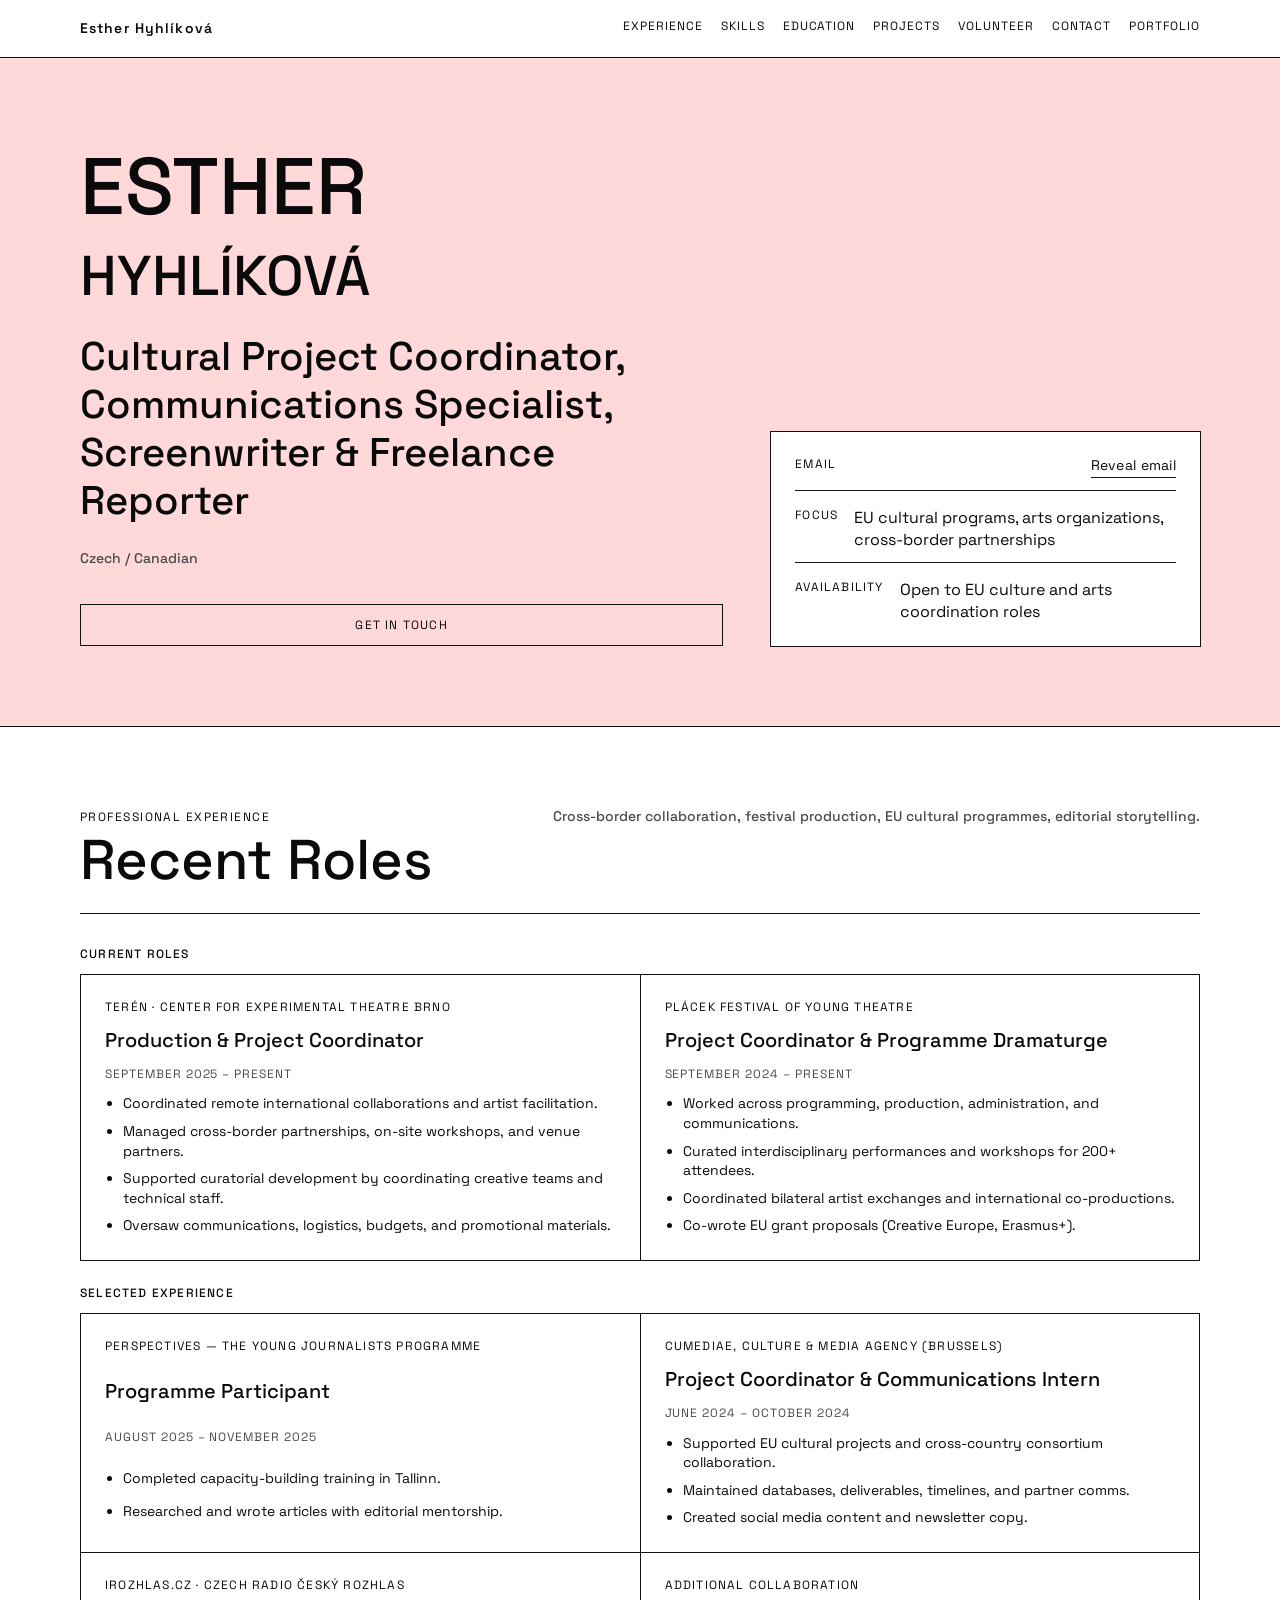
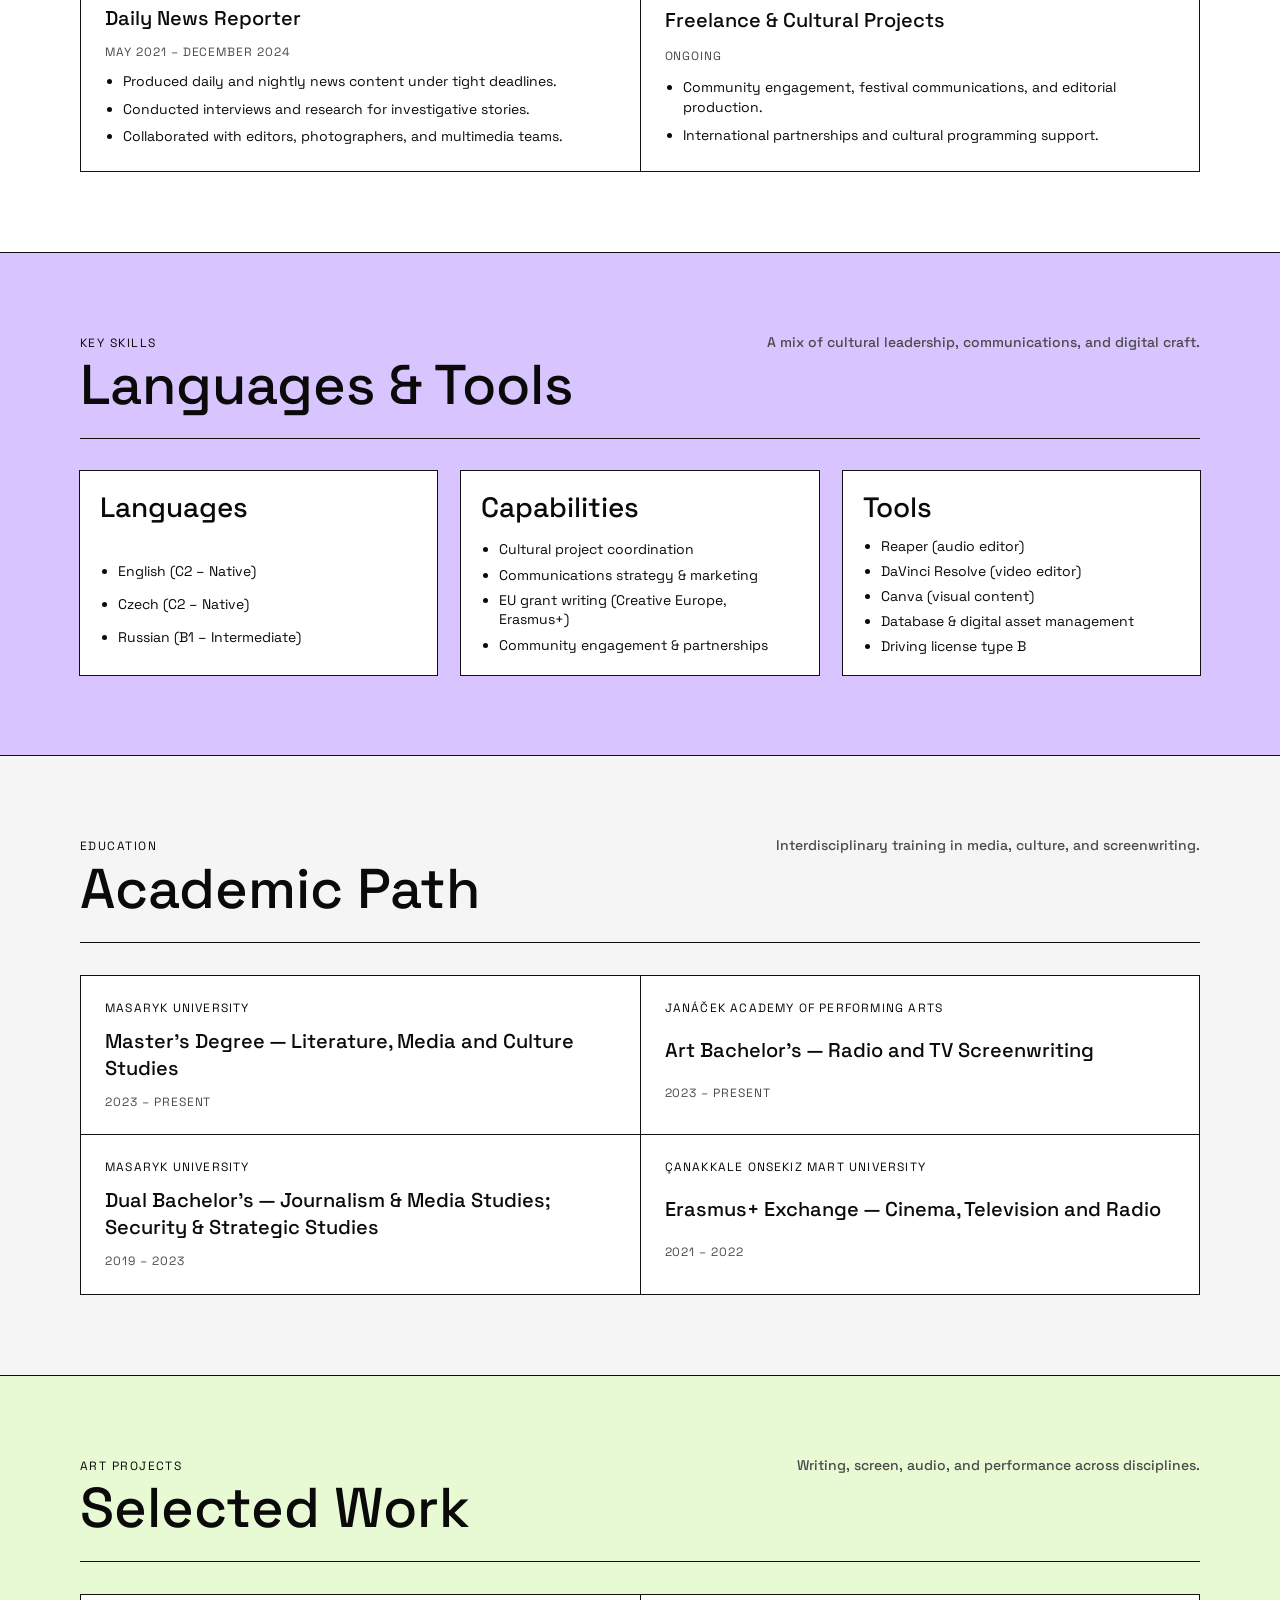
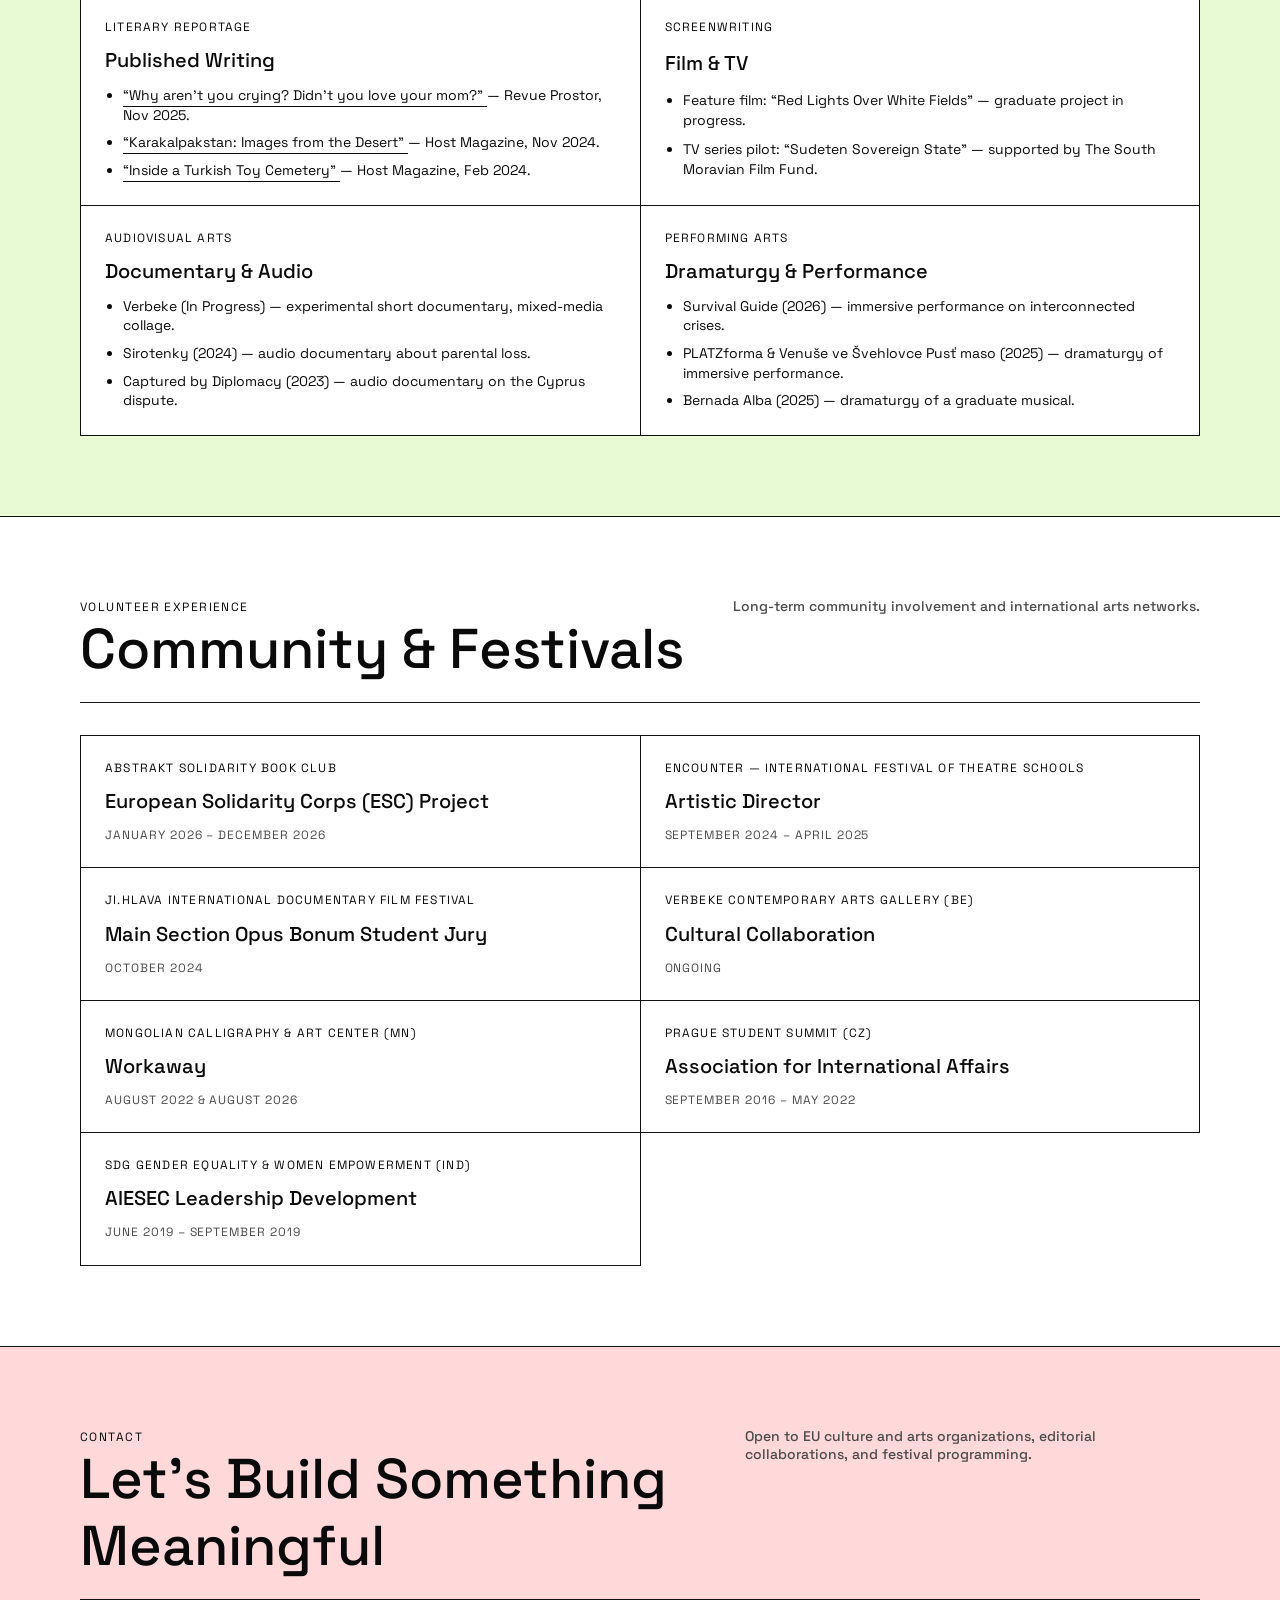
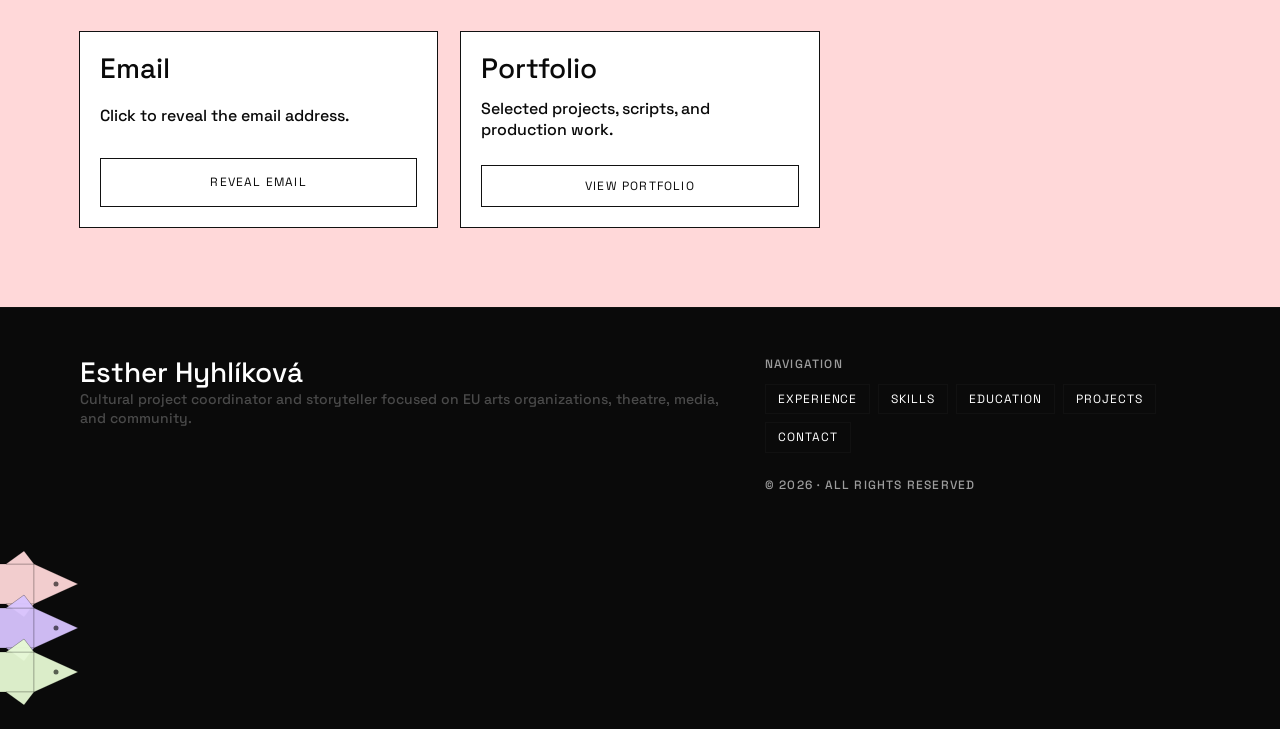
==== index.html @ bbc3bd8a "Initial commit" ====
<!DOCTYPE html>
<html lang="en">
  <head>
    <meta charset="UTF-8" />
    <meta name="viewport" content="width=device-width, initial-scale=1.0" />
    <title>Esther Hyhlikova — Cultural Project Coordinator</title>
    <link rel="preconnect" href="https://fonts.googleapis.com" />
    <link rel="preconnect" href="https://fonts.gstatic.com" crossorigin />
    <link
      href="https://fonts.googleapis.com/css2?family=Space+Grotesk:wght@400;500;600;700&display=swap"
      rel="stylesheet"
    />
    <link rel="stylesheet" href="styles.css" />
  </head>
  <body>
    <header class="site-header">
      <div class="container navbar">
        <div class="brand">Esther Hyhlíková</div>
        <nav class="nav-links">
          <a href="#experience">Experience</a>
          <a href="#skills">Skills</a>
          <a href="#education">Education</a>
          <a href="#projects">Projects</a>
          <a href="#volunteer">Volunteer</a>
          <a href="#contact">Contact</a>
          <a href="portfolio.html">Portfolio</a>
        </nav>
      </div>
    </header>

    <main>
      <section class="section" data-theme="pink" id="top">
        <div class="container hero">
          <div class="title-block">
            <div class="split-title">
              <h1>ESTHER</h1>
              <h2>HYHLÍKOVÁ</h2>
            </div>
            <h3>Cultural Project Coordinator, Communications Specialist, Screenwriter & Freelance Reporter</h3>
            <p class="section-note">Czech / Canadian</p>
            <a class="cta" href="#contact">Get in touch</a>
          </div>
          <div class="hero-meta">
            <div class="meta-line">
              <span class="small">Email</span>
              <a
                class="email-reveal"
                href="#"
                data-email-user="estherhyhlikova"
                data-email-domain="gmail"
                data-email-tld="com"
              >Reveal email</a>
            </div>
            <div class="meta-line">
              <span class="small">Focus</span>
              <span>EU cultural programs, arts organizations, cross-border partnerships</span>
            </div>
            <div class="meta-line">
              <span class="small">Availability</span>
              <span>Open to EU culture and arts coordination roles</span>
            </div>
          </div>
        </div>
      </section>

      <section class="section" id="experience">
        <div class="container">
          <div class="section-header">
            <div>
              <div class="kicker">Professional Experience</div>
              <h2>Recent Roles</h2>
            </div>
            <p class="section-note">Cross-border collaboration, festival production, EU cultural programmes, editorial storytelling.</p>
          </div>

          <div class="subgrid">
            <div>
              <p class="small">Current Roles</p>
              <div class="list-grid two-col">
                <article class="list-item">
                  <div class="org">TERÉN · Center for Experimental Theatre Brno</div>
                  <div class="role">Production & Project Coordinator</div>
                  <div class="time">September 2025 – Present</div>
                  <ul>
                    <li>Coordinated remote international collaborations and artist facilitation.</li>
                    <li>Managed cross-border partnerships, on-site workshops, and venue partners.</li>
                    <li>Supported curatorial development by coordinating creative teams and technical staff.</li>
                    <li>Oversaw communications, logistics, budgets, and promotional materials.</li>
                  </ul>
                </article>
                <article class="list-item">
                  <div class="org">PLÁCEK Festival of Young Theatre</div>
                  <div class="role">Project Coordinator & Programme Dramaturge</div>
                  <div class="time">September 2024 – Present</div>
                  <ul>
                    <li>Worked across programming, production, administration, and communications.</li>
                    <li>Curated interdisciplinary performances and workshops for 200+ attendees.</li>
                    <li>Coordinated bilateral artist exchanges and international co-productions.</li>
                    <li>Co-wrote EU grant proposals (Creative Europe, Erasmus+).</li>
                  </ul>
                </article>
              </div>
            </div>

            <div>
              <p class="small">Selected Experience</p>
              <div class="list-grid two-col">
                <article class="list-item">
                  <div class="org">Perspectives — The Young Journalists Programme</div>
                  <div class="role">Programme Participant</div>
                  <div class="time">August 2025 – November 2025</div>
                  <ul>
                    <li>Completed capacity-building training in Tallinn.</li>
                    <li>Researched and wrote articles with editorial mentorship.</li>
                  </ul>
                </article>
                <article class="list-item">
                  <div class="org">CUMEDIAE, Culture & Media Agency (Brussels)</div>
                  <div class="role">Project Coordinator & Communications Intern</div>
                  <div class="time">June 2024 – October 2024</div>
                  <ul>
                    <li>Supported EU cultural projects and cross-country consortium collaboration.</li>
                    <li>Maintained databases, deliverables, timelines, and partner comms.</li>
                    <li>Created social media content and newsletter copy.</li>
                  </ul>
                </article>
                <article class="list-item">
                  <div class="org">iRozhlas.cz · Czech Radio Český Rozhlas</div>
                  <div class="role">Daily News Reporter</div>
                  <div class="time">May 2021 – December 2024</div>
                  <ul>
                    <li>Produced daily and nightly news content under tight deadlines.</li>
                    <li>Conducted interviews and research for investigative stories.</li>
                    <li>Collaborated with editors, photographers, and multimedia teams.</li>
                  </ul>
                </article>
                <article class="list-item">
                  <div class="org">Additional Collaboration</div>
                  <div class="role">Freelance & Cultural Projects</div>
                  <div class="time">Ongoing</div>
                  <ul>
                    <li>Community engagement, festival communications, and editorial production.</li>
                    <li>International partnerships and cultural programming support.</li>
                  </ul>
                </article>
              </div>
            </div>
          </div>
        </div>
      </section>

      <section class="section" data-theme="lavender" id="skills">
        <div class="container">
          <div class="section-header">
            <div>
              <div class="kicker">Key Skills</div>
              <h2>Languages & Tools</h2>
            </div>
            <p class="section-note">A mix of cultural leadership, communications, and digital craft.</p>
          </div>

          <div class="columns">
            <div class="column">
              <h4>Languages</h4>
              <ul>
                <li>English (C2 – Native)</li>
                <li>Czech (C2 – Native)</li>
                <li>Russian (B1 – Intermediate)</li>
              </ul>
            </div>
            <div class="column">
              <h4>Capabilities</h4>
              <ul>
                <li>Cultural project coordination</li>
                <li>Communications strategy & marketing</li>
                <li>EU grant writing (Creative Europe, Erasmus+)</li>
                <li>Community engagement & partnerships</li>
              </ul>
            </div>
            <div class="column">
              <h4>Tools</h4>
              <ul>
                <li>Reaper (audio editor)</li>
                <li>DaVinci Resolve (video editor)</li>
                <li>Canva (visual content)</li>
                <li>Database & digital asset management</li>
                <li>Driving license type B</li>
              </ul>
            </div>
          </div>
        </div>
      </section>

      <section class="section" data-theme="gray" id="education">
        <div class="container">
          <div class="section-header">
            <div>
              <div class="kicker">Education</div>
              <h2>Academic Path</h2>
            </div>
            <p class="section-note">Interdisciplinary training in media, culture, and screenwriting.</p>
          </div>

          <div class="list-grid two-col">
            <article class="list-item">
              <div class="org">Masaryk University</div>
              <div class="role">Master’s Degree — Literature, Media and Culture Studies</div>
              <div class="time">2023 – Present</div>
            </article>
            <article class="list-item">
              <div class="org">Janáček Academy of Performing Arts</div>
              <div class="role">Art Bachelor’s — Radio and TV Screenwriting</div>
              <div class="time">2023 – Present</div>
            </article>
            <article class="list-item">
              <div class="org">Masaryk University</div>
              <div class="role">Dual Bachelor’s — Journalism & Media Studies; Security & Strategic Studies</div>
              <div class="time">2019 – 2023</div>
            </article>
            <article class="list-item">
              <div class="org">Çanakkale Onsekiz Mart University</div>
              <div class="role">Erasmus+ Exchange — Cinema, Television and Radio</div>
              <div class="time">2021 – 2022</div>
            </article>
          </div>
        </div>
      </section>

      <section class="section" data-theme="green" id="projects">
        <div class="container">
          <div class="section-header">
            <div>
              <div class="kicker">Art Projects</div>
              <h2>Selected Work</h2>
            </div>
            <p class="section-note">Writing, screen, audio, and performance across disciplines.</p>
          </div>

          <div class="list-grid two-col">
            <article class="list-item">
              <div class="org">Literary Reportage</div>
              <div class="role">Published Writing</div>
              <ul>
                <li>
                  <a class="inline-link" href="https://revueprostor.cz/proc-nebrecis-to-jsi-maminku-nemela-rada-na-co-me-pohrby-v-televizi-nepripravily" target="_blank" rel="noopener">
                    “Why aren’t you crying? Didn’t you love your mom?”
                  </a>
                  — Revue Prostor, Nov 2025.
                </li>
                <li>
                  <a class="inline-link" href="https://www.h7o.cz/casopis/14058-cislo-09-24" target="_blank" rel="noopener">
                    “Karakalpakstan: Images from the Desert”
                  </a>
                  — Host Magazine, Nov 2024.
                </li>
                <li>
                  <a class="inline-link" href="https://www.h7o.cz/casopis/13837-cislo-02-24" target="_blank" rel="noopener">
                    “Inside a Turkish Toy Cemetery”
                  </a>
                  — Host Magazine, Feb 2024.
                </li>
              </ul>
            </article>
            <article class="list-item">
              <div class="org">Screenwriting</div>
              <div class="role">Film & TV</div>
              <ul>
                <li>Feature film: “Red Lights Over White Fields” — graduate project in progress.</li>
                <li>TV series pilot: “Sudeten Sovereign State” — supported by The South Moravian Film Fund.</li>
              </ul>
            </article>
            <article class="list-item">
              <div class="org">Audiovisual Arts</div>
              <div class="role">Documentary & Audio</div>
              <ul>
                <li>Verbeke (In Progress) — experimental short documentary, mixed-media collage.</li>
                <li>Sirotenky (2024) — audio documentary about parental loss.</li>
                <li>Captured by Diplomacy (2023) — audio documentary on the Cyprus dispute.</li>
              </ul>
            </article>
            <article class="list-item">
              <div class="org">Performing Arts</div>
              <div class="role">Dramaturgy & Performance</div>
              <ul>
                <li>Survival Guide (2026) — immersive performance on interconnected crises.</li>
                <li>PLATZforma & Venuše ve Švehlovce Pusť maso (2025) — dramaturgy of immersive performance.</li>
                <li>Bernada Alba (2025) — dramaturgy of a graduate musical.</li>
              </ul>
            </article>
          </div>
        </div>
      </section>

      <section class="section" id="volunteer">
        <div class="container">
          <div class="section-header">
            <div>
              <div class="kicker">Volunteer Experience</div>
              <h2>Community & Festivals</h2>
            </div>
            <p class="section-note">Long-term community involvement and international arts networks.</p>
          </div>

          <div class="list-grid two-col">
            <article class="list-item">
              <div class="org">Abstrakt Solidarity Book Club</div>
              <div class="role">European Solidarity Corps (ESC) Project</div>
              <div class="time">January 2026 – December 2026</div>
            </article>
            <article class="list-item">
              <div class="org">Encounter — International Festival of Theatre Schools</div>
              <div class="role">Artistic Director</div>
              <div class="time">September 2024 – April 2025</div>
            </article>
            <article class="list-item">
              <div class="org">Ji.hlava International Documentary Film Festival</div>
              <div class="role">Main Section Opus Bonum Student Jury</div>
              <div class="time">October 2024</div>
            </article>
            <article class="list-item">
              <div class="org">Verbeke Contemporary Arts Gallery (BE)</div>
              <div class="role">Cultural Collaboration</div>
              <div class="time">Ongoing</div>
            </article>
            <article class="list-item">
              <div class="org">Mongolian Calligraphy & Art Center (MN)</div>
              <div class="role">Workaway</div>
              <div class="time">August 2022 & August 2026</div>
            </article>
            <article class="list-item">
              <div class="org">Prague Student Summit (CZ)</div>
              <div class="role">Association for International Affairs</div>
              <div class="time">September 2016 – May 2022</div>
            </article>
            <article class="list-item">
              <div class="org">SDG Gender Equality & Women Empowerment (IND)</div>
              <div class="role">AIESEC Leadership Development</div>
              <div class="time">June 2019 – September 2019</div>
            </article>
          </div>
        </div>
      </section>

      <section class="section" data-theme="pink" id="contact">
        <div class="container">
          <div class="section-header">
            <div>
              <div class="kicker">Contact</div>
              <h2>Let’s Build Something Meaningful</h2>
            </div>
            <p class="section-note">Open to EU culture and arts organizations, editorial collaborations, and festival programming.</p>
          </div>

          <div class="columns">
            <div class="column">
              <h4>Email</h4>
              <p>Click to reveal the email address.</p>
              <a
                class="cta email-reveal"
                href="#"
                data-email-user="estherhyhlikova"
                data-email-domain="gmail"
                data-email-tld="com"
              >Reveal email</a>
            </div>
            <div class="column">
              <h4>Portfolio</h4>
              <p>Selected projects, scripts, and production work.</p>
              <a class="cta" href="portfolio.html">View portfolio</a>
            </div>
          </div>
        </div>
      </section>
    </main>

    <footer class="footer">
      <div class="container footer-grid">
        <div>
          <h4>Esther Hyhlíková</h4>
          <p class="section-note">
            Cultural project coordinator and storyteller focused on EU arts organizations, theatre, media, and community.
          </p>
        </div>
        <div>
          <p class="small">Navigation</p>
          <div class="tag-list">
            <a class="tag" href="#experience">Experience</a>
            <a class="tag" href="#skills">Skills</a>
            <a class="tag" href="#education">Education</a>
            <a class="tag" href="#projects">Projects</a>
            <a class="tag" href="#contact">Contact</a>
          </div>
          <p class="small" style="margin-top: 24px;">© 2026 · All rights reserved</p>
        </div>
      </div>
      <div class="container">
        <div class="fish-stage" aria-hidden="true">
          <div class="fish fish-one">
            <svg class="fish-icon" viewBox="0 0 120 70" aria-hidden="true">
              <polygon class="fish-shape fish-tail" points="32,10 0,35 32,60"></polygon>
              <rect class="fish-shape" x="32" y="15" width="42" height="40"></rect>
              <polygon class="fish-shape" points="74,15 118,35 74,55"></polygon>
              <polygon class="fish-shape" points="46,15 64,2 74,15"></polygon>
              <polygon class="fish-shape" points="46,55 64,68 74,55"></polygon>
              <circle class="fish-eye" cx="96" cy="35" r="2.5"></circle>
            </svg>
          </div>
          <div class="fish fish-two">
            <svg class="fish-icon" viewBox="0 0 120 70" aria-hidden="true">
              <polygon class="fish-shape fish-tail" points="32,10 0,35 32,60"></polygon>
              <rect class="fish-shape" x="32" y="15" width="42" height="40"></rect>
              <polygon class="fish-shape" points="74,15 118,35 74,55"></polygon>
              <polygon class="fish-shape" points="46,15 64,2 74,15"></polygon>
              <polygon class="fish-shape" points="46,55 64,68 74,55"></polygon>
              <circle class="fish-eye" cx="96" cy="35" r="2.5"></circle>
            </svg>
          </div>
          <div class="fish fish-three">
            <svg class="fish-icon" viewBox="0 0 120 70" aria-hidden="true">
              <polygon class="fish-shape fish-tail" points="32,10 0,35 32,60"></polygon>
              <rect class="fish-shape" x="32" y="15" width="42" height="40"></rect>
              <polygon class="fish-shape" points="74,15 118,35 74,55"></polygon>
              <polygon class="fish-shape" points="46,15 64,2 74,15"></polygon>
              <polygon class="fish-shape" points="46,55 64,68 74,55"></polygon>
              <circle class="fish-eye" cx="96" cy="35" r="2.5"></circle>
            </svg>
          </div>
        </div>
      </div>
    </footer>
    <script src="main.js" defer></script>
  </body>
</html>
---- styles.css ----
:root {
  --ink: #0a0a0a;
  --paper: #ffffff;
  --pink: #ffd8d9;
  --lavender: #d8c4ff;
  --green: #e7fad4;
  --gray: #f5f5f5;
  --line: #111111;
  --muted: #4a4a4a;
  --gutter: 32px;
  --radius: 0px;
  --shadow: 0 0 0 1px var(--line);
}

* {
  box-sizing: border-box;
}

html {
  scroll-behavior: smooth;
}

body {
  margin: 0;
  font-family: "Space Grotesk", "Space Grotesk Placeholder", sans-serif;
  color: var(--ink);
  background: var(--paper);
  font-size: 16px;
  line-height: 1.35;
}

a {
  color: inherit;
  text-decoration: none;
}

a:hover {
  opacity: 0.75;
}

.inline-link {
  border-bottom: 1px solid currentColor;
  padding-bottom: 2px;
}

img {
  max-width: 100%;
  display: block;
}

.container {
  width: min(1120px, 92vw);
  margin: 0 auto;
}

.site-header {
  position: sticky;
  top: 0;
  z-index: 20;
  background: var(--paper);
  border-bottom: 1px solid var(--line);
}

.navbar {
  display: flex;
  align-items: center;
  justify-content: space-between;
  padding: 18px 0;
  gap: 24px;
}

.brand {
  font-weight: 600;
  letter-spacing: 0.08em;
  font-size: 14px;
}

.nav-links {
  display: flex;
  flex-wrap: wrap;
  gap: 18px;
  font-size: 12px;
  text-transform: uppercase;
  letter-spacing: 0.08em;
}

.nav-links a {
  padding-bottom: 4px;
  border-bottom: 1px solid transparent;
}

.nav-links a:hover {
  border-bottom-color: var(--line);
}

.section {
  padding: 80px 0;
  border-bottom: 1px solid var(--line);
}

.section[data-theme="pink"] {
  background: var(--pink);
}

.section[data-theme="lavender"] {
  background: var(--lavender);
}

.section[data-theme="green"] {
  background: var(--green);
}

.section[data-theme="gray"] {
  background: var(--gray);
}

.section-header {
  display: flex;
  align-items: baseline;
  justify-content: space-between;
  gap: 24px;
  padding-bottom: 20px;
  border-bottom: 1px solid var(--line);
  margin-bottom: 32px;
}

.section-header .kicker {
  font-size: 12px;
  text-transform: uppercase;
  letter-spacing: 0.12em;
}

h1, h2, h3, h4, h5 {
  margin: 0;
  font-weight: 500;
  line-height: 1.2;
}

h1 {
  font-size: 80px;
}

h2 {
  font-size: 56px;
}

h3 {
  font-size: 40px;
}

h4 {
  font-size: 28px;
}

h5 {
  font-size: 20px;
}

p {
  margin: 0 0 12px;
  font-size: 16px;
  font-weight: 500;
}

.small {
  font-size: 12px;
  text-transform: uppercase;
  letter-spacing: 0.1em;
}

.hero {
  display: grid;
  grid-template-columns: 1.2fr 0.8fr;
  gap: 48px;
  align-items: end;
}

.hero .title-block {
  display: grid;
  gap: 24px;
}

.hero .hero-meta {
  display: grid;
  gap: 16px;
  padding: 24px;
  background: var(--paper);
  box-shadow: var(--shadow);
}

.hero .hero-meta .meta-line {
  display: flex;
  justify-content: space-between;
  gap: 16px;
  border-bottom: 1px solid var(--line);
  padding-bottom: 12px;
}

.hero .hero-meta .meta-line:last-child {
  border-bottom: none;
  padding-bottom: 0;
}

.cta {
  display: inline-flex;
  align-items: center;
  justify-content: center;
  border: 1px solid var(--line);
  padding: 12px 24px;
  font-size: 12px;
  text-transform: uppercase;
  letter-spacing: 0.1em;
  background: transparent;
  color: inherit;
  cursor: pointer;
  font-family: inherit;
}

.split-title {
  display: grid;
  gap: 8px;
}

.subgrid {
  display: grid;
  gap: 24px;
}

.list-grid {
  display: grid;
  gap: 0;
  border-top: 1px solid var(--line);
  border-left: 1px solid var(--line);
}

.list-grid.two-col {
  grid-template-columns: repeat(2, minmax(0, 1fr));
}

.list-grid.three-col {
  grid-template-columns: repeat(3, minmax(0, 1fr));
}

.list-item {
  padding: 24px;
  border-right: 1px solid var(--line);
  border-bottom: 1px solid var(--line);
  background: var(--paper);
  display: grid;
  gap: 12px;
}

.list-item .role {
  font-size: 20px;
  font-weight: 500;
}

.list-item .org {
  font-size: 12px;
  text-transform: uppercase;
  letter-spacing: 0.1em;
}

.list-item .time {
  font-size: 12px;
  color: var(--muted);
  text-transform: uppercase;
  letter-spacing: 0.08em;
}

.list-item ul {
  margin: 0;
  padding-left: 18px;
  display: grid;
  gap: 8px;
  font-size: 14px;
  font-weight: 400;
  line-height: 1.4;
}

.list-item li {
  margin: 0;
}

.tag-list {
  display: flex;
  flex-wrap: wrap;
  gap: 8px;
}

.tag {
  border: 1px solid var(--line);
  padding: 6px 12px;
  font-size: 12px;
  text-transform: uppercase;
  letter-spacing: 0.08em;
}

.columns {
  display: grid;
  grid-template-columns: repeat(3, minmax(0, 1fr));
  gap: 24px;
}

.column {
  display: grid;
  gap: 12px;
  padding: 20px;
  background: var(--paper);
  box-shadow: var(--shadow);
}

.column ul {
  margin: 0;
  padding-left: 18px;
  display: grid;
  gap: 6px;
  font-size: 14px;
}

.section-note {
  font-size: 14px;
  color: var(--muted);
}

.footer {
  background: var(--ink);
  color: var(--paper);
  padding: 48px 0;
  position: relative;
  overflow: hidden;
}

.footer .footer-grid {
  display: grid;
  grid-template-columns: 1.2fr 0.8fr;
  gap: 32px;
}

.footer a {
  color: var(--paper);
}

.footer .small {
  color: rgba(255, 255, 255, 0.6);
}

.fish-stage {
  position: relative;
  height: 140px;
  margin-top: 36px;
}

.fish {
  position: absolute;
  left: -120px;
  width: 120px;
  height: 70px;
  --fish-color: #ffd8d9;
  opacity: 0.95;
  filter: drop-shadow(0 0 0.6px rgba(0, 0, 0, 0.35));
  animation: swim 14s linear infinite;
  animation-play-state: paused;
}

.fish-icon {
  width: 100%;
  height: 100%;
  display: block;
  shape-rendering: geometricPrecision;
}

.fish-shape {
  fill: var(--fish-color);
  stroke: rgba(0, 0, 0, 0.22);
  stroke-width: 1;
  stroke-linejoin: miter;
  vector-effect: non-scaling-stroke;
}

.fish-tail {
  transform-box: fill-box;
  transform-origin: 100% 50%;
  animation: tail 0.6s ease-in-out infinite;
}

.fish-eye {
  fill: rgba(0, 0, 0, 0.6);
}

.fish-stage.is-active .fish {
  animation-play-state: running;
}

.fish-one {
  top: 8px;
  --fish-color: #ffd8d9;
  animation-duration: 16s;
}

.fish-two {
  top: 52px;
  --fish-color: #d8c4ff;
  animation-duration: 18s;
  animation-delay: 2s;
}

.fish-three {
  top: 96px;
  --fish-color: #e7fad4;
  animation-duration: 20s;
  animation-delay: 4s;
}

@keyframes swim {
  0% {
    transform: translateX(0) translateY(0) rotate(0deg);
  }
  25% {
    transform: translateX(35vw) translateY(-4px) rotate(1deg);
  }
  50% {
    transform: translateX(70vw) translateY(2px) rotate(-1deg);
  }
  75% {
    transform: translateX(105vw) translateY(-3px) rotate(1deg);
  }
  100% {
    transform: translateX(140vw) translateY(0) rotate(0deg);
  }
}

@keyframes tail {
  0% {
    transform: rotate(14deg);
  }
  50% {
    transform: rotate(-14deg);
  }
  100% {
    transform: rotate(14deg);
  }
}

@media (prefers-reduced-motion: reduce) {
  .fish {
    animation: none;
  }
}

.portfolio-grid {
  display: grid;
  grid-template-columns: repeat(2, minmax(0, 1fr));
  gap: 24px;
}

.portfolio-card {
  padding: 24px;
  background: var(--paper);
  border: 1px solid var(--line);
  display: grid;
  gap: 12px;
}

.portfolio-card .category {
  font-size: 12px;
  text-transform: uppercase;
  letter-spacing: 0.1em;
}

.email-reveal:not(.cta) {
  border-bottom: 1px solid var(--line);
  padding-bottom: 2px;
  font-size: 14px;
  letter-spacing: 0.02em;
}


@media (max-width: 960px) {
  h1 { font-size: 56px; }
  h2 { font-size: 40px; }
  h3 { font-size: 28px; }
  h4 { font-size: 22px; }
  h5 { font-size: 18px; }
  .hero { grid-template-columns: 1fr; }
  .columns { grid-template-columns: 1fr; }
  .list-grid.two-col,
  .list-grid.three-col,
  .portfolio-grid {
    grid-template-columns: 1fr;
  }
  .footer .footer-grid { grid-template-columns: 1fr; }
}

@media (max-width: 640px) {
  .navbar { flex-direction: column; align-items: flex-start; }
  .section { padding: 64px 0; }
  .section-header { flex-direction: column; align-items: flex-start; }
  .hero .hero-meta { padding: 18px; }
}
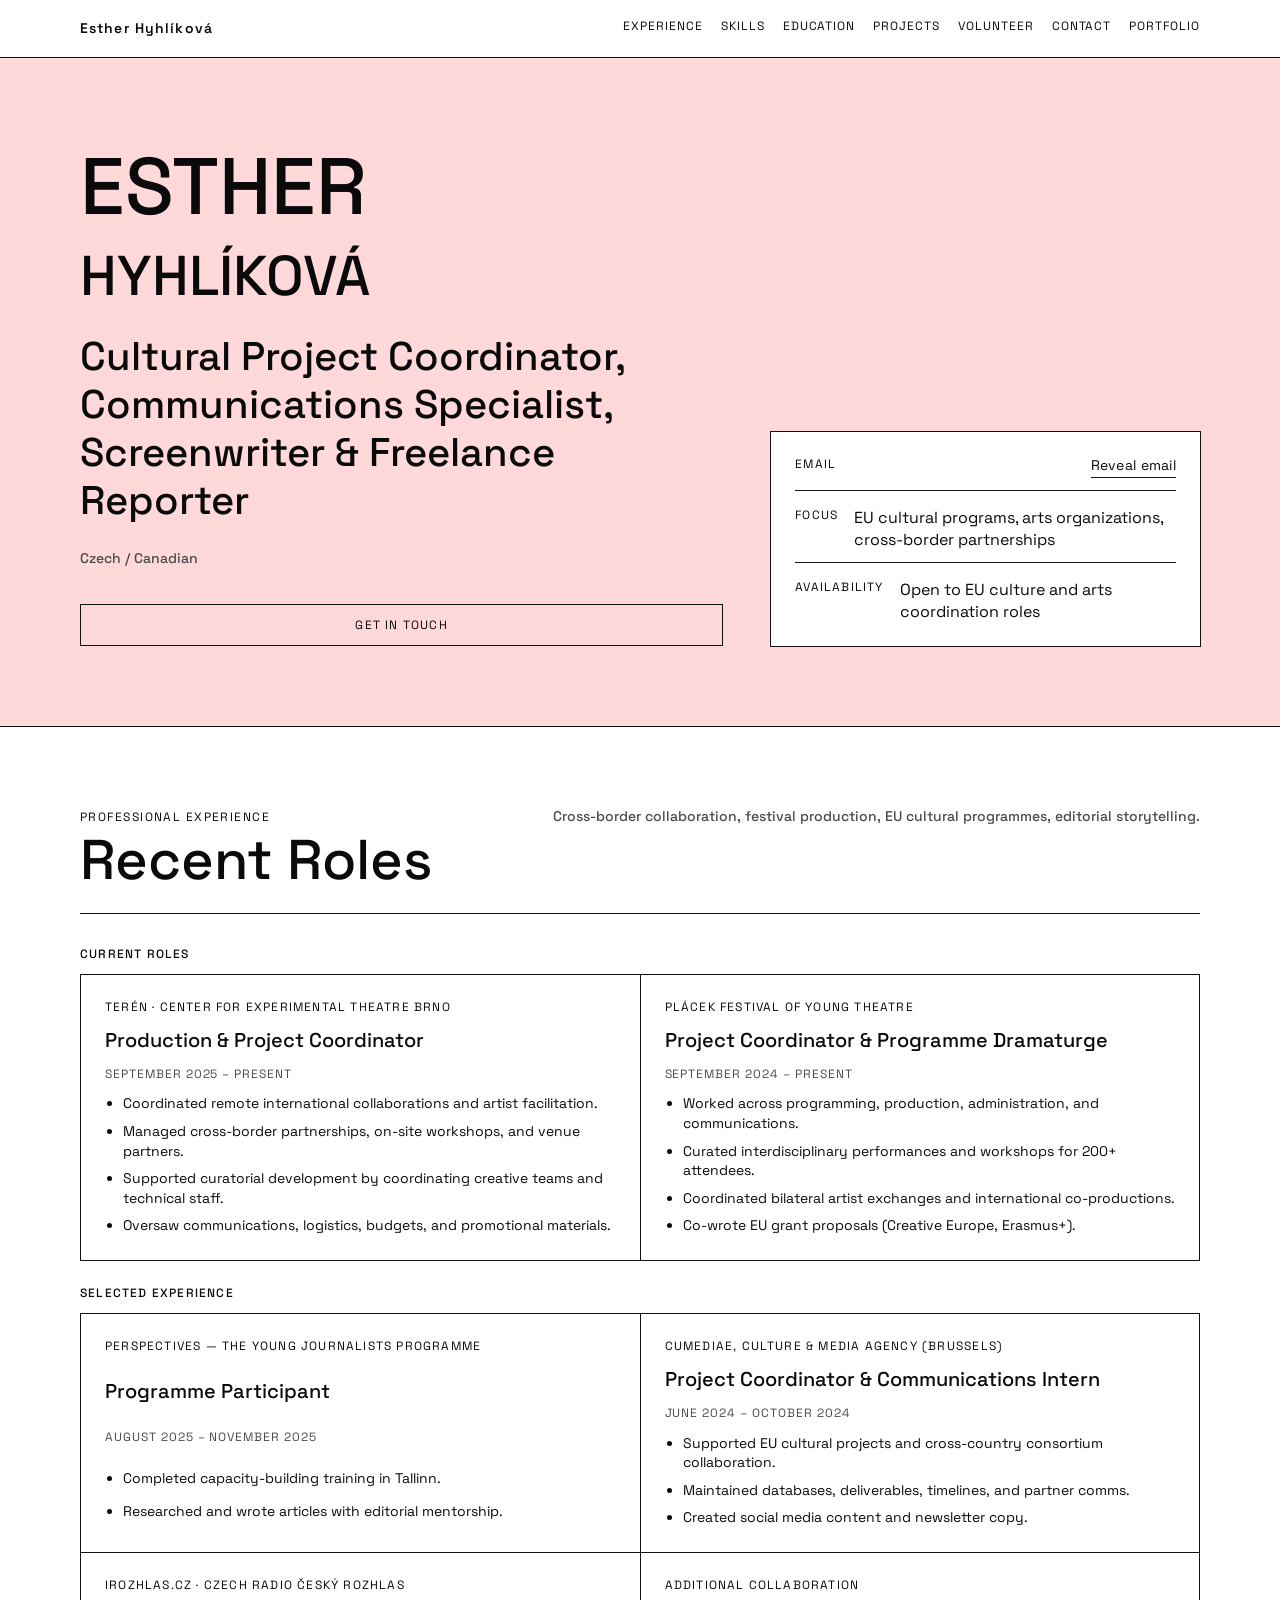
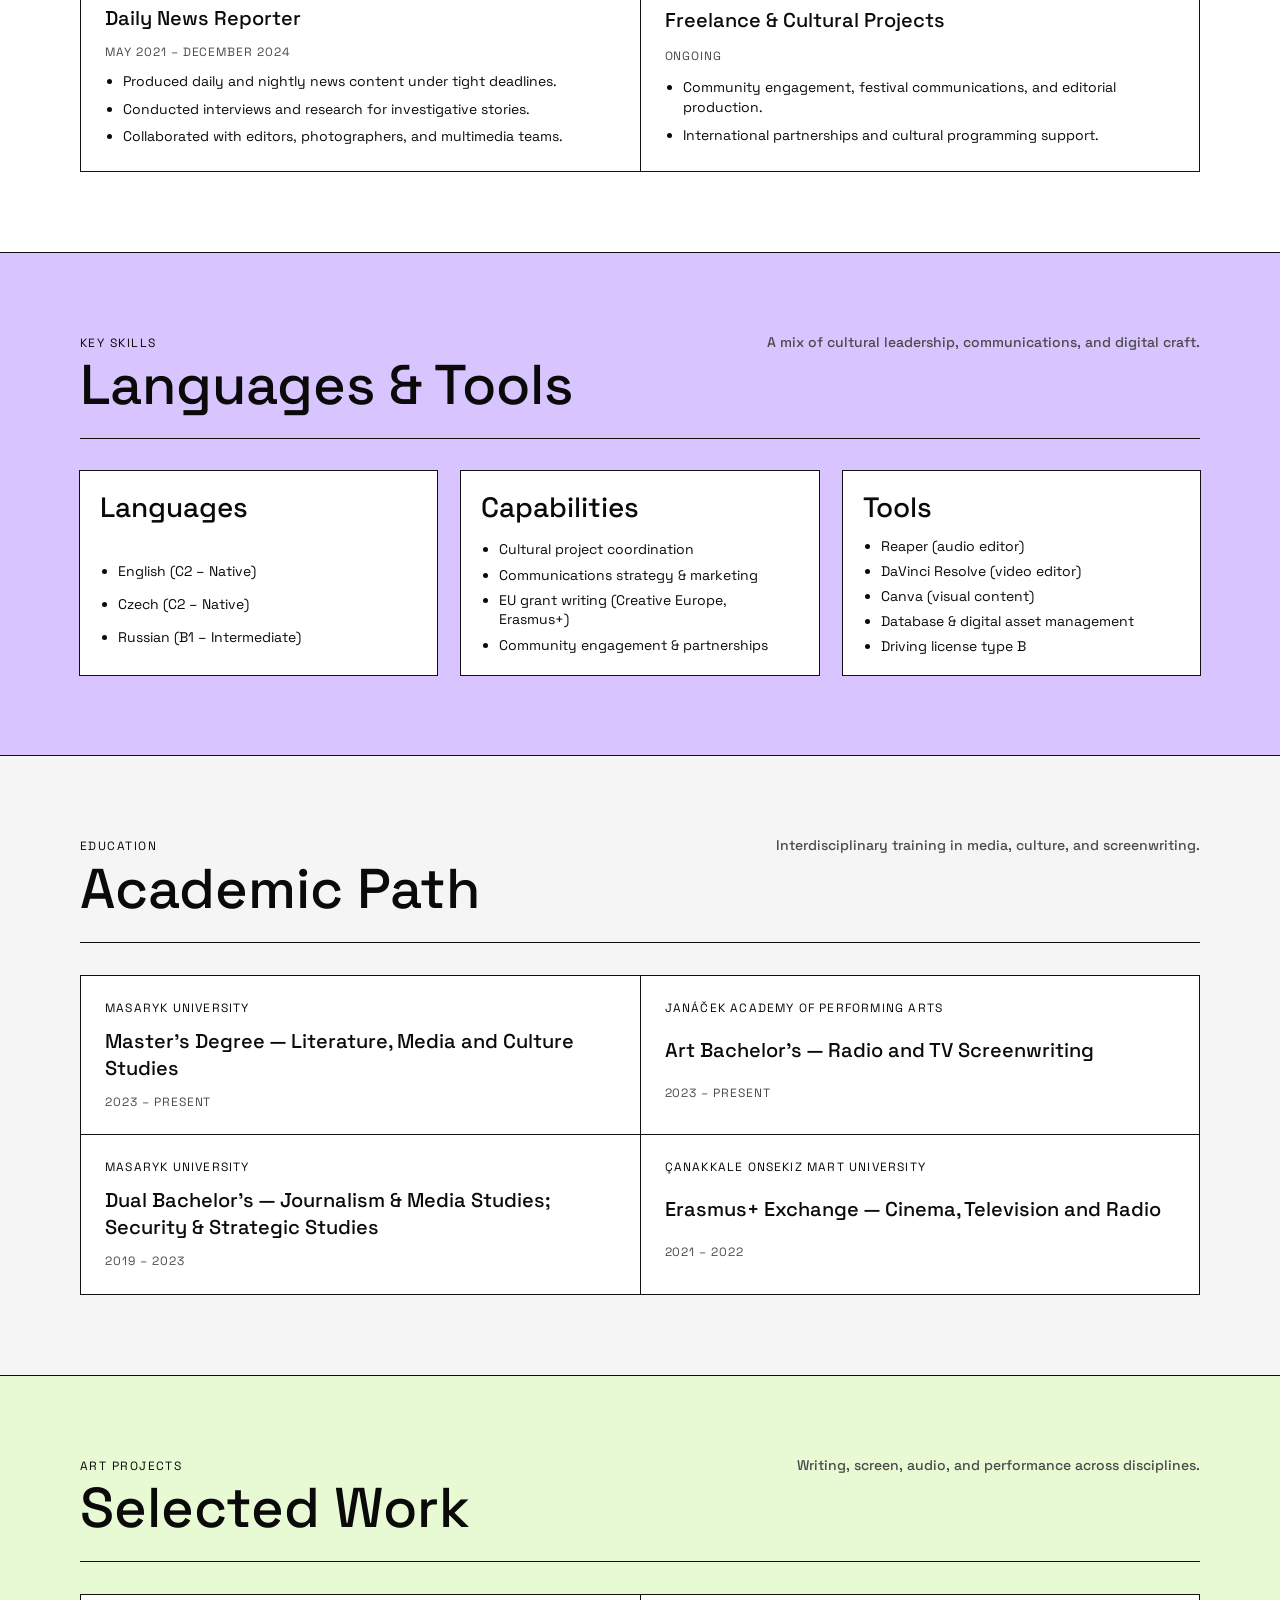
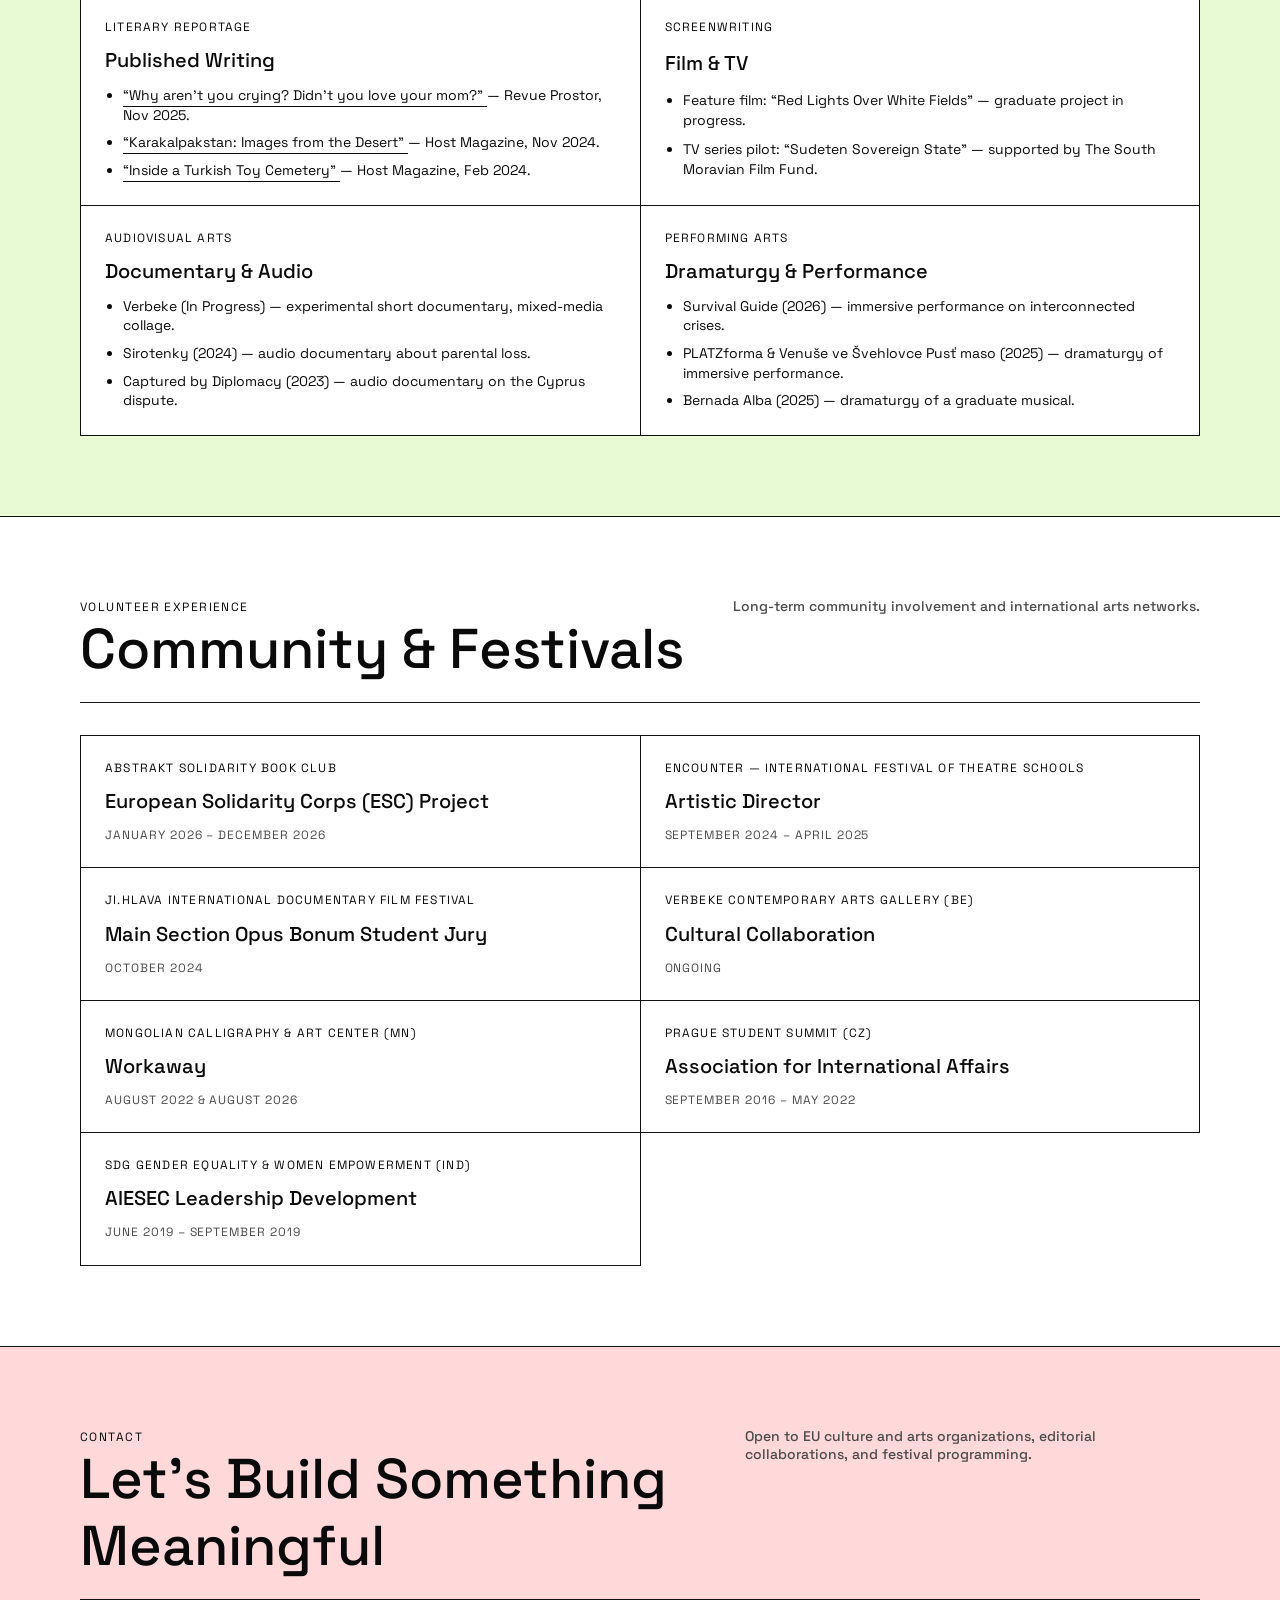
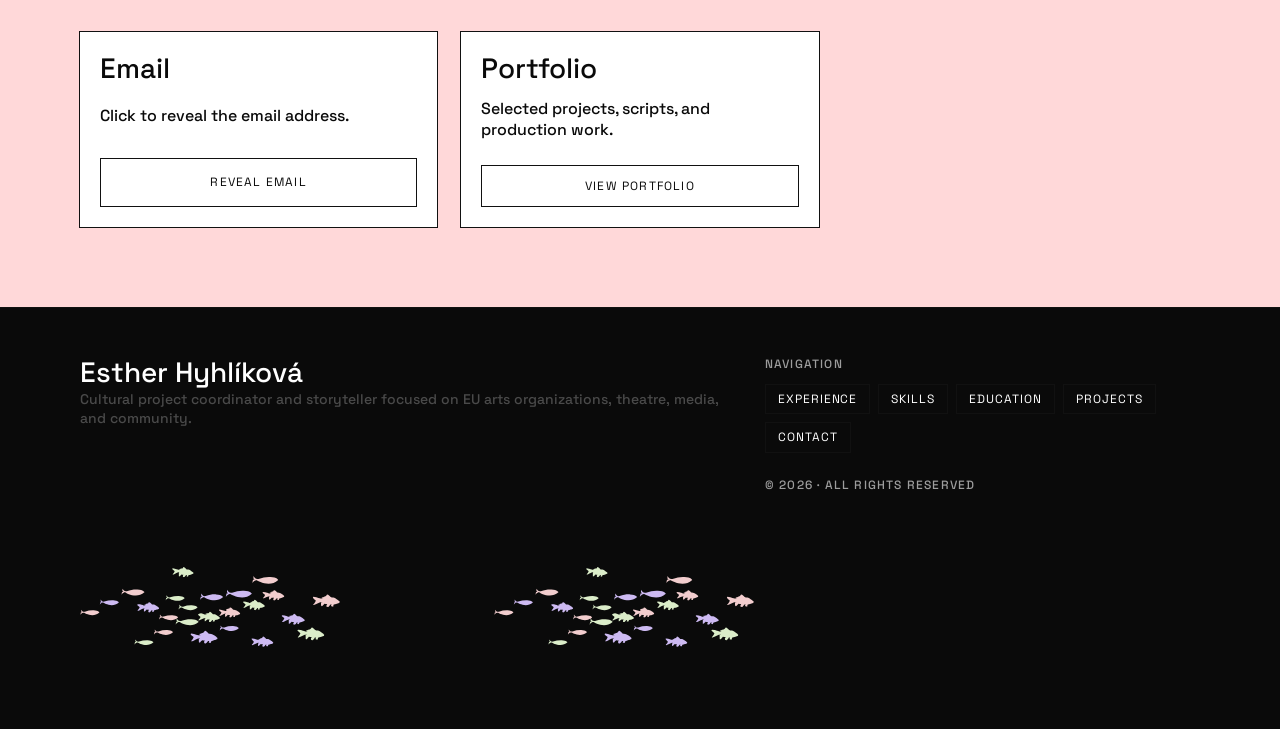
==== commit 36f2f62d: "Modified the fish animation and the links" ====
--- a/index.html
+++ b/index.html
@@ -395,36 +395,63 @@
       </div>
       <div class="container">
         <div class="fish-stage" aria-hidden="true">
-          <div class="fish fish-one">
-            <svg class="fish-icon" viewBox="0 0 120 70" aria-hidden="true">
-              <polygon class="fish-shape fish-tail" points="32,10 0,35 32,60"></polygon>
-              <rect class="fish-shape" x="32" y="15" width="42" height="40"></rect>
-              <polygon class="fish-shape" points="74,15 118,35 74,55"></polygon>
-              <polygon class="fish-shape" points="46,15 64,2 74,15"></polygon>
-              <polygon class="fish-shape" points="46,55 64,68 74,55"></polygon>
-              <circle class="fish-eye" cx="96" cy="35" r="2.5"></circle>
-            </svg>
-          </div>
-          <div class="fish fish-two">
-            <svg class="fish-icon" viewBox="0 0 120 70" aria-hidden="true">
-              <polygon class="fish-shape fish-tail" points="32,10 0,35 32,60"></polygon>
-              <rect class="fish-shape" x="32" y="15" width="42" height="40"></rect>
-              <polygon class="fish-shape" points="74,15 118,35 74,55"></polygon>
-              <polygon class="fish-shape" points="46,15 64,2 74,15"></polygon>
-              <polygon class="fish-shape" points="46,55 64,68 74,55"></polygon>
-              <circle class="fish-eye" cx="96" cy="35" r="2.5"></circle>
-            </svg>
-          </div>
-          <div class="fish fish-three">
-            <svg class="fish-icon" viewBox="0 0 120 70" aria-hidden="true">
-              <polygon class="fish-shape fish-tail" points="32,10 0,35 32,60"></polygon>
-              <rect class="fish-shape" x="32" y="15" width="42" height="40"></rect>
-              <polygon class="fish-shape" points="74,15 118,35 74,55"></polygon>
-              <polygon class="fish-shape" points="46,15 64,2 74,15"></polygon>
-              <polygon class="fish-shape" points="46,55 64,68 74,55"></polygon>
-              <circle class="fish-eye" cx="96" cy="35" r="2.5"></circle>
-            </svg>
-          </div>
+            <div class="fish-wrap">
+    <div class="fish-track">
+      <svg xmlns="http://www.w3.org/2000/svg" class="fish-school" viewBox="0 0 260.02 84.24" aria-hidden="true">
+                  <path id="fish1" class="fish-color" d="M58,60s11,6.67,18.71-.41c0,0-.89-2.35-7.08-2.68-3.82-.2-6.7.51-10.49,1.68-2.39.72-3.6-1.35-4.45-2.51l-0.08,2.21,1.05,0.93-1.41.11-0.67,3.05S56.06,58.75,58,60Z" transform="translate(-12.44 -26.9)"></path>
+                  <path id="fish2" class="fish-color" d="M35.6,73.21s9.1,5.5,15.45-.34c0,0-.73-1.94-5.84-2.21A23.41,23.41,0,0,0,36.54,72c-2,.61-3-1.11-3.68-2.06l-0.06,1.83,0.86,0.76-1.17.08-0.55,2.52S34,72.21,35.6,73.21Z" transform="translate(-12.44 -26.9)"></path>
+                  <path id="fish3" class="fish-color" d="M101.58,60.59s9.11,5.51,15.46-.34c0,0-.74-1.94-5.85-2.22a23.18,23.18,0,0,0-8.66,1.39c-2,.59-3-1.12-3.68-2.08l-0.05,1.82,0.86,0.77L98.49,60l-0.55,2.52S99.94,59.6,101.58,60.59Z" transform="translate(-12.44 -26.9)"></path>
+                  <path id="fish4" class="fish-color" d="M16.08,85.7s9.11,5.51,15.46-.34c0,0-.73-1.94-5.85-2.21A23.38,23.38,0,0,0,17,84.53c-2,.6-3-1.11-3.68-2.07l-0.06,1.83L14.16,85,13,85.13l-0.55,2.52S14.44,84.7,16.08,85.7Z" transform="translate(-12.44 -26.9)"></path>
+                  <path id="fish5" class="fish-color" d="M163.24,48.39s12.47,7.54,21.15-.47c0,0-1-2.66-8-3-4.31-.23-7.56.58-11.85,1.89-2.69.82-4.06-1.52-5-2.83l-0.08,2.49,1.19,1-1.6.12-0.75,3.45S161,47,163.24,48.39Z" transform="translate(-12.44 -26.9)"></path>
+                  <path id="fish6" class="fish-color" d="M112.33,83s11,6.67,18.71-.41c0,0-.89-2.35-7.08-2.68-3.82-.2-6.7.51-10.49,1.68-2.39.72-3.6-1.35-4.45-2.51l-0.08,2.21L110,82.25l-1.41.11-0.67,3.05S110.34,81.83,112.33,83Z" transform="translate(-12.44 -26.9)"></path>
+                  <path id="fish7" class="fish-color" d="M89.88,96.3s9.1,5.5,15.45-.34c0,0-.73-1.94-5.84-2.21a23.41,23.41,0,0,0-8.66,1.38c-2,.61-3-1.11-3.68-2.06l-0.06,1.83,0.86,0.76-1.17.08-0.55,2.52S88.23,95.29,89.88,96.3Z" transform="translate(-12.44 -26.9)"></path>
+                  <path id="fish8" class="fish-color" d="M155.86,84.11s9.11,5.51,15.46-.34c0,0-.74-1.94-5.85-2.22a23.18,23.18,0,0,0-8.66,1.39c-2,.59-3-1.12-3.68-2.08l-0.05,1.82,0.86,0.77-1.17.09-0.55,2.52S154.22,83.11,155.86,84.11Z" transform="translate(-12.44 -26.9)"></path>
+                  <path id="fish9" class="fish-color" d="M70.36,108.79s9.11,5.51,15.46-.34c0,0-.73-1.94-5.85-2.21a23.38,23.38,0,0,0-8.66,1.38c-2,.6-3-1.11-3.68-2.07l-0.06,1.83,0.86,0.76-1.17.08-0.55,2.52S68.72,107.79,70.36,108.79Z" transform="translate(-12.44 -26.9)"></path>
+                  <path id="fish10" class="fish-color" d="M189.77,31.33s12.47,7.54,21.15-.47c0,0-1-2.66-8-3-4.31-.23-7.56.58-11.85,1.89-2.69.82-4.06-1.52-5-2.83l-0.08,2.49,1.19,1-1.6.12L184.78,34S187.52,30,189.77,31.33Z" transform="translate(-12.44 -26.9)"></path>
+                  <path id="fish11" class="fish-color" d="M137,55.07s11,6.67,18.71-.41c0,0-.89-2.35-7.08-2.68-3.82-.2-6.7.51-10.49,1.68-2.39.72-3.6-1.35-4.45-2.51l-0.08,2.21,1.05,0.93-1.41.11-0.67,3.05S135,53.86,137,55.07Z" transform="translate(-12.44 -26.9)"></path>
+                  <path id="fish12" class="fish-color" d="M114.5,68.33s9.1,5.5,15.45-.34c0,0-.73-1.94-5.84-2.21a23.41,23.41,0,0,0-8.66,1.38c-2,.61-3-1.11-3.68-2.06l-0.06,1.83,0.86,0.76-1.17.08-0.55,2.52S112.86,67.32,114.5,68.33Z" transform="translate(-12.44 -26.9)"></path>
+                  <path id="fish13" class="fish-color" d="M95,80.82s9.11,5.51,15.46-.34c0,0-.73-1.94-5.85-2.21a23.38,23.38,0,0,0-8.66,1.38c-2,.6-3-1.11-3.68-2.07L92.2,79.4l0.86,0.76-1.17.08-0.55,2.52S93.34,79.82,95,80.82Z" transform="translate(-12.44 -26.9)"></path>
+                  <path id="fish14" class="fish-color" d="M232.31,69.86l1.15-.22a11,11,0,0,0,1.59-.5,1.75,1.75,0,0,1,.57-0.1,6.2,6.2,0,0,0,1.27-.52,0.68,0.68,0,0,0,.38-0.31l0-.13a1.94,1.94,0,0,1,.13-0.26,0.59,0.59,0,0,0-.15-0.66,2.66,2.66,0,0,0-.34-0.22s0-.51-0.23-0.31c0,0-.57-0.53-0.87-0.76A14.21,14.21,0,0,0,234.5,65c-0.32-.17-0.7-0.42-0.92-0.55a5.52,5.52,0,0,0-1.68-.64l-1.17-.12a1.34,1.34,0,0,1-1-.29c-0.31-.31-1.63-1.55-2-1.82a1.18,1.18,0,0,0-1.36-.26l-0.07.07-0.06,0,0,0.06v0.09l0,0.06a0.05,0.05,0,0,1,0,0s0-.07,0,0a0.49,0.49,0,0,0-.09.13l0,0.1,0,0-0.06.07-0.07,0v0.06a0.08,0.08,0,0,0,0,0l0,0-0.15.1h0V62.4l0,0.07-0.09,0,0,0.06a0.28,0.28,0,0,1-.12.07l-0.09,0s0,0.06,0,.07H225s0,0,0,0,0.06,0,0,0a0.22,0.22,0,0,1-.12.06l-0.09,0h-0.06l0,0.06h0l-0.09,0a0.11,0.11,0,0,0-.12.09h-0.06s0,0,0,0,0,0,0,0l-0.07,0,0,0-0.12.06-0.15,0h-0.1l0,0.07s0,0,0,0h-0.07a0,0,0,0,1,0,0s0,0,0,0l0,0-0.1,0-0.09.07,0,0.07a0.06,0.06,0,0,1-.06,0H223s0,0.12-.06.12h-0.2l-0.06,0-0.12,0-0.07,0-0.07,0-0.06,0-0.1,0a0,0,0,0,1,0,.06h0a0.1,0.1,0,0,1-.07.06,0.16,0.16,0,0,0-.09.06v0l-0.06.12v0.18l0,0.07,0.2,0.09a5,5,0,0,1,1.18.19c0,0.1-.16.06-0.42,0.09a6.25,6.25,0,0,1-1.94,0c-0.64-.16-3.19-1-3.75-1.15a9.49,9.49,0,0,0-2.36-.35,0.6,0.6,0,0,0-.37,1,14.94,14.94,0,0,0,1.95,1.6c0.37,0.26.55,0.44,0.37,0.77a13.08,13.08,0,0,1-1.12,2c-0.35.37-1.18,1.29-1,1.4s0.85,0.13,2.21-.55a27.11,27.11,0,0,1,3.78-1.81,5.56,5.56,0,0,1,1.77.09,0.25,0.25,0,0,1-.28.2,2.58,2.58,0,0,0-.79,0,0.81,0.81,0,0,0,0,.28l0,0.22,0,0.2V69l0,0.11,0,0.09a0.27,0.27,0,0,1,0,.11,0.78,0.78,0,0,1,0,.15v0.66l0,0.15,0,0.13V70.5l0,0.13s0,0,0,.09V71a0.09,0.09,0,0,0,0,.09l0,0.07,0.11,0.09,0.07,0h0.13s0.11-.07.13,0-0.07,0,0,.07a1.54,1.54,0,0,0,.92-0.5c0.39-.37.57-0.74,0.68-0.79a2.67,2.67,0,0,0,.7-0.79,13.14,13.14,0,0,0,2.54.19h0.07l-0.13.07-0.09.09-0.07.09-0.09.07-0.07.11a2,2,0,0,0-.26,2s0,0.24.63,0.09c0,0,.2.48,0.9,0.09a4.88,4.88,0,0,0,1.46-1.6,1.87,1.87,0,0,1,.35-0.52c0.07,0,.9.13,1.07,0.09,0,0-.82,1.06-0.39,1.36h0v0.09l0.07,0h0.09l0.06,0h0.09v0.07h0.16l0,0h0.07l0,0.06h0.06l0.07,0,0,0.06h0.07l0.09,0h0.06s0,0,0,0V71.39h0.1l0.06,0.07v0l0.06,0,0.06,0.06,0.09,0s0,0,.06,0a0.12,0.12,0,0,0,.07,0h0A6.47,6.47,0,0,1,232.31,69.86Z" transform="translate(-12.44 -26.9)"></path>
+                  <path id="fish15" class="fish-color" d="M251,82.84s0.95-.17,1.34-0.25a12.72,12.72,0,0,0,1.84-.57,2,2,0,0,1,.66-0.12,7.19,7.19,0,0,0,1.47-.61,0.78,0.78,0,0,0,.44-0.35l0-.15a2.25,2.25,0,0,1,.15-0.3,0.69,0.69,0,0,0-.17-0.76,3.08,3.08,0,0,0-.39-0.25s0.05-.59-0.27-0.35c0,0-.66-0.61-1-0.88a16.48,16.48,0,0,0-1.49-1c-0.37-.2-0.81-0.49-1.06-0.64a6.4,6.4,0,0,0-1.94-.74l-1.35-.14a1.55,1.55,0,0,1-1.15-.34c-0.36-.35-1.89-1.79-2.3-2.11a1.37,1.37,0,0,0-1.57-.3l-0.08.08-0.07.05-0.05.07v0.1l-0.05.07a0.06,0.06,0,0,1-.05.05c-0.05,0,0-.08-0.05,0a0.57,0.57,0,0,0-.1.15l0,0.12,0,0-0.07.08-0.08,0v0.07a0.09,0.09,0,0,0-.05.05l0,0.05-0.17.12h-0.05l0,0.1-0.05.08-0.1,0-0.05.07a0.32,0.32,0,0,1-.14.08l-0.1.05s0.05,0.07-.05.08l-0.1,0s0,0-.05,0,0.07,0,0,.05a0.25,0.25,0,0,1-.14.07l-0.1.05H242.2l-0.05.07-0.05,0-0.1,0a0.12,0.12,0,0,0-.14.1l-0.07,0s0,0-.05,0,0,0-.05,0l-0.08,0-0.05.05-0.14.07-0.17,0-0.05,0-0.07,0-0.05.08s0,0-.05,0l-0.08,0a0,0,0,0,1-.05.05c-0.05,0,0-.05-0.05,0l-0.05.05-0.12,0-0.1.08,0,0.08a0.07,0.07,0,0,1-.07,0h-0.3s0,0.14-.07.14h-0.24l-0.07.05-0.14.05-0.08,0-0.08,0-0.07,0-0.12,0a0.05,0.05,0,0,1,0,.07l-0.05,0a0.12,0.12,0,0,1-.08.07,0.18,0.18,0,0,0-.1.07l0,0.05-0.07.13v0.2l-0.05.08,0.24,0.1a5.77,5.77,0,0,1,1.37.22c0,0.12-.19.07-0.49,0.1a7.25,7.25,0,0,1-2.25.05c-0.74-.19-3.69-1.16-4.35-1.34a11,11,0,0,0-2.74-.41,0.7,0.7,0,0,0-.43,1.14,17.32,17.32,0,0,0,2.26,1.85c0.43,0.3.63,0.51,0.43,0.89a15.16,15.16,0,0,1-1.29,2.28c-0.41.43-1.37,1.5-1.12,1.62s1,0.15,2.56-.63a31.43,31.43,0,0,1,4.39-2.1,6.45,6.45,0,0,1,2.05.1,0.29,0.29,0,0,1-.33.23,3,3,0,0,0-.91.05,0.94,0.94,0,0,0-.05.33l0.05,0.25,0,0.23v0.13l0,0.13,0,0.1a0.31,0.31,0,0,1,0,.13,0.9,0.9,0,0,1,0,.18v0.76l0,0.18,0,0.15v0.1l0.05,0.15s0,0,0,.1V84.1a0.1,0.1,0,0,0,0,.1l0,0.08a0.92,0.92,0,0,0,.13.1l0.08,0.05h0.15s0.13-.08.15,0-0.08,0,0,.08a1.79,1.79,0,0,0,1.06-.58c0.46-.43.66-0.86,0.79-0.91a3.09,3.09,0,0,0,.81-0.91,15.23,15.23,0,0,0,2.94.22h0.08l-0.15.08-0.1.1-0.08.1-0.1.08-0.08.13a2.31,2.31,0,0,0-.3,2.28s0,0.28.74,0.1c0,0,.23.56,1,0.1a5.65,5.65,0,0,0,1.7-1.85,2.17,2.17,0,0,1,.41-0.61c0.08,0,1,.15,1.24.1,0,0-1,1.23-.45,1.58h0.05l0,0.1,0.08,0,0.05,0,0.05,0,0.07,0h0.1l0,0.08,0,0h0.15l0.05,0h0.08l0.05,0.07,0.07,0,0.08,0,0,0.07h0.08l0.1-.05h0.07s0,0.05,0,0l0-.07,0.07,0,0.05,0L250,84.69l0,0.05,0.07,0.05,0.07,0.07,0.1,0.05s0,0,.07,0a0.14,0.14,0,0,0,.08.05h0.05A7.5,7.5,0,0,1,251,82.84Z" transform="translate(-12.44 -26.9)"></path>
+                  <path id="fish16" class="fish-color" d="M266.54,47.67s0.95-.17,1.34-0.25a12.71,12.71,0,0,0,1.84-.57,2,2,0,0,1,.66-0.12,7.19,7.19,0,0,0,1.47-.61,0.78,0.78,0,0,0,.44-0.35l0-.15a2.25,2.25,0,0,1,.15-0.3,0.69,0.69,0,0,0-.17-0.76,3.08,3.08,0,0,0-.39-0.25s0.05-.59-0.27-0.35c0,0-.66-0.61-1-0.88a16.49,16.49,0,0,0-1.49-1c-0.37-.2-0.81-0.49-1.06-0.64a6.4,6.4,0,0,0-1.94-.74l-1.35-.14a1.55,1.55,0,0,1-1.15-.34c-0.36-.35-1.89-1.79-2.3-2.11a1.37,1.37,0,0,0-1.57-.3l-0.08.08-0.07.05-0.05.07v0.1l-0.05.07a0.06,0.06,0,0,1-.05.05c-0.05,0,0-.08-0.05,0a0.57,0.57,0,0,0-.1.15l0,0.12,0,0-0.07.08-0.08,0V38.7a0.09,0.09,0,0,0-.05.05l0,0.05-0.17.12h-0.05l0,0.1-0.05.08-0.1,0-0.05.07a0.32,0.32,0,0,1-.14.08l-0.1.05s0.05,0.07-.05.08l-0.1,0s0,0-.05,0,0.07,0,0,.05a0.25,0.25,0,0,1-.14.07l-0.1.05h-0.07l-0.05.07-0.05,0-0.1,0a0.12,0.12,0,0,0-.14.1l-0.07,0s0,0-.05,0,0,0-.05,0l-0.08,0-0.05.05L257,40l-0.17,0-0.05,0-0.07,0-0.05.08s0,0-.05,0l-0.08,0a0,0,0,0,1-.05.05c-0.05,0,0-.05-0.05,0l-0.05.05-0.12,0-0.1.08,0,0.08a0.07,0.07,0,0,1-.07,0h-0.3s0,0.14-.07.14H255.4l-0.07.05-0.14.05-0.08,0-0.08,0-0.07,0-0.12,0a0.05,0.05,0,0,1,0,.07l-0.05,0a0.12,0.12,0,0,1-.08.07,0.18,0.18,0,0,0-.1.07l0,0.05-0.07.13v0.2l-0.05.08,0.24,0.1a5.77,5.77,0,0,1,1.37.22c0,0.12-.19.07-0.49,0.1a7.25,7.25,0,0,1-2.25.05c-0.74-.19-3.69-1.16-4.35-1.34a11,11,0,0,0-2.74-.41,0.7,0.7,0,0,0-.43,1.14A17.32,17.32,0,0,0,248,43.31c0.43,0.3.63,0.51,0.43,0.89a15.16,15.16,0,0,1-1.29,2.28c-0.41.43-1.37,1.5-1.12,1.62s1,0.15,2.56-.63a31.43,31.43,0,0,1,4.39-2.1,6.45,6.45,0,0,1,2.05.1,0.29,0.29,0,0,1-.33.23,3,3,0,0,0-.91.05,0.94,0.94,0,0,0-.05.33l0.05,0.25,0,0.23v0.13l0,0.13,0,0.1a0.31,0.31,0,0,1,0,.13,0.9,0.9,0,0,1,0,.18V48l0,0.18,0,0.15v0.1L254,48.56s0,0,0,.1v0.28a0.1,0.1,0,0,0,0,.1l0,0.08a0.92,0.92,0,0,0,.13.1l0.08,0.05h0.15s0.13-.08.15,0-0.08,0,0,.08a1.79,1.79,0,0,0,1.06-.58c0.46-.43.66-0.86,0.79-0.91a3.09,3.09,0,0,0,.81-0.91,15.24,15.24,0,0,0,2.94.22h0.08l-0.15.08-0.1.1-0.08.1-0.1.08-0.08.13a2.31,2.31,0,0,0-.3,2.28s0,0.28.74,0.1c0,0,.23.56,1,0.1a5.65,5.65,0,0,0,1.7-1.85,2.17,2.17,0,0,1,.41-0.61c0.08,0,1,.15,1.24.1,0,0-1,1.23-.45,1.58h0.05l0,0.1,0.08,0,0.05,0,0.05,0,0.07,0h0.1l0,0.08,0,0h0.15l0.05,0h0.08l0.05,0.07,0.07,0,0.08,0,0,0.07h0.08l0.1-.05h0.07s0,0.05,0,0l0-.07,0.07,0,0.05,0,0.07,0.08,0,0.05,0.07,0.05,0.07,0.07,0.1,0.05s0,0,.07,0a0.14,0.14,0,0,0,.08.05H266A7.5,7.5,0,0,1,266.54,47.67Z" transform="translate(-12.44 -26.9)"></path>
+                  <path id="fish17" class="fish-color" d="M86.53,75.81l1.09-.21a10.35,10.35,0,0,0,1.5-.47,1.65,1.65,0,0,1,.54-0.1,5.85,5.85,0,0,0,1.2-.5,0.64,0.64,0,0,0,.36-0.29l0-.12a1.83,1.83,0,0,1,.12-0.25,0.56,0.56,0,0,0-.14-0.62,2.51,2.51,0,0,0-.32-0.21s0-.48-0.22-0.29c0,0-.54-0.5-0.83-0.72a13.43,13.43,0,0,0-1.21-.83c-0.3-.17-0.66-0.4-0.87-0.52a5.21,5.21,0,0,0-1.58-.61L85,70a1.26,1.26,0,0,1-.94-0.28c-0.29-.29-1.54-1.46-1.87-1.72A1.12,1.12,0,0,0,81,67.75l-0.07.07-0.06,0,0,0.05V68l0,0.06a0,0,0,0,1,0,0s0-.07,0,0a0.47,0.47,0,0,0-.08.12l0,0.1,0,0-0.06.07-0.07,0V68.5a0.07,0.07,0,0,0,0,0l0,0-0.14.1h0v0.08l0,0.07-0.08,0,0,0.06a0.26,0.26,0,0,1-.11.07l-0.08,0s0,0.06,0,.07H79.66s0,0,0,0,0.06,0,0,0a0.2,0.2,0,0,1-.11.06l-0.08,0H79.36l0,0.05h0l-0.08,0a0.1,0.1,0,0,0-.11.08H79s0,0,0,0,0,0,0,0l-0.07,0,0,0-0.11.06-0.14,0h-0.1l0,0.07s0,0,0,0H78.34a0,0,0,0,1,0,0s0,0,0,0l0,0-0.1,0L78,69.89,78,70A0.06,0.06,0,0,1,78,70H77.71s0,0.11-.06.11H77.46l-0.06,0-0.11,0-0.07,0-0.07,0-0.06,0-0.1,0a0,0,0,0,1,0,.05h0a0.09,0.09,0,0,1-.07.05,0.15,0.15,0,0,0-.08.06v0l-0.06.11v0.17l0,0.07,0.19,0.08a4.7,4.7,0,0,1,1.11.18c0,0.1-.15.05-0.4,0.08a5.9,5.9,0,0,1-1.83,0c-0.61-.15-3-0.94-3.54-1.09A9,9,0,0,0,70,69.83a0.57,0.57,0,0,0-.35.93,14.1,14.1,0,0,0,1.84,1.51c0.35,0.25.52,0.41,0.35,0.72a12.34,12.34,0,0,1-1.05,1.86c-0.33.35-1.11,1.22-.91,1.32s0.8,0.12,2.08-.52a25.59,25.59,0,0,1,3.57-1.71,5.25,5.25,0,0,1,1.67.08,0.24,0.24,0,0,1-.27.19,2.43,2.43,0,0,0-.74,0,0.76,0.76,0,0,0,0,.27l0,0.21,0,0.19V75l0,0.1,0,0.08a0.25,0.25,0,0,1,0,.1,0.73,0.73,0,0,1,0,.14v0.62l0,0.14,0,0.12v0.08l0,0.12s0,0,0,.08v0.23a0.08,0.08,0,0,0,0,.08l0,0.06,0.1,0.08,0.06,0H76.6s0.1-.06.12,0-0.06,0,0,.06a1.46,1.46,0,0,0,.87-0.47c0.37-.35.54-0.7,0.64-0.74a2.52,2.52,0,0,0,.66-0.74,12.41,12.41,0,0,0,2.39.18h0.06l-0.12.06-0.08.08-0.06.08L81,75.67l-0.06.1a1.88,1.88,0,0,0-.25,1.86s0,0.23.6,0.08c0,0,.19.45,0.85,0.08a4.6,4.6,0,0,0,1.38-1.51,1.77,1.77,0,0,1,.33-0.5c0.06,0,.85.12,1,0.08,0,0-.78,1-0.36,1.29h0v0.08l0.07,0h0.08l0.06,0h0.08v0.07H85l0,0h0.07l0,0.05H85.2l0.07,0,0,0.05h0.07l0.08,0h0.06s0,0,0,0V77.26h0.1l0.06,0.07v0l0.06,0,0.06,0.05,0.08,0s0,0,.06,0a0.11,0.11,0,0,0,.07,0h0A6.11,6.11,0,0,1,86.53,75.81Z" transform="translate(-12.44 -26.9)"></path>
+                  <path id="fish18" class="fish-color" d="M147.51,78l1.09-.21a10.35,10.35,0,0,0,1.5-.47,1.65,1.65,0,0,1,.54-0.1,5.85,5.85,0,0,0,1.2-.5,0.64,0.64,0,0,0,.36-0.29l0-.12a1.83,1.83,0,0,1,.12-0.25,0.56,0.56,0,0,0-.14-0.62,2.51,2.51,0,0,0-.32-0.21s0-.48-0.22-0.29c0,0-.54-0.5-0.83-0.72a13.42,13.42,0,0,0-1.21-.83c-0.3-.17-0.66-0.4-0.87-0.52a5.21,5.21,0,0,0-1.58-.61l-1.1-.11a1.26,1.26,0,0,1-.94-0.28c-0.29-.29-1.54-1.46-1.87-1.72a1.12,1.12,0,0,0-1.28-.25l-0.07.07-0.06,0,0,0.05v0.08l0,0.06a0,0,0,0,1,0,0s0-.07,0,0a0.47,0.47,0,0,0-.08.12l0,0.1,0,0-0.06.07-0.07,0v0.06a0.08,0.08,0,0,0,0,0l0,0-0.14.1h0v0.08l0,0.07-0.08,0,0,0.06a0.26,0.26,0,0,1-.11.07l-0.08,0s0,0.06,0,.07h-0.08s0,0,0,0,0.06,0,0,0a0.2,0.2,0,0,1-.11.06l-0.08,0h-0.06l0,0.05h0l-0.08,0a0.1,0.1,0,0,0-.11.08H140s0,0,0,0,0,0,0,0l-0.07,0,0,0-0.11.06-0.14,0h-0.1l0,0.07s0,0,0,0h-0.07a0,0,0,0,1,0,0s0,0,0,0l0,0-0.1,0-0.08.07,0,0.07a0.06,0.06,0,0,1-.06,0h-0.25s0,0.11-.06.11h-0.19l-0.06,0-0.11,0-0.07,0-0.07,0-0.06,0-0.1,0a0,0,0,0,1,0,.05h0a0.09,0.09,0,0,1-.07.05,0.15,0.15,0,0,0-.08.06v0l-0.06.11v0.17l0,0.07,0.19,0.08a4.7,4.7,0,0,1,1.11.18c0,0.1-.15.05-0.4,0.08a5.9,5.9,0,0,1-1.83,0c-0.61-.15-3-0.94-3.54-1.09A9,9,0,0,0,131,72a0.57,0.57,0,0,0-.35.93,14.1,14.1,0,0,0,1.84,1.51c0.35,0.25.52,0.41,0.35,0.72A12.34,12.34,0,0,1,131.75,77c-0.33.35-1.11,1.22-.91,1.32s0.8,0.12,2.08-.52a25.59,25.59,0,0,1,3.57-1.71,5.25,5.25,0,0,1,1.67.08,0.24,0.24,0,0,1-.27.19,2.43,2.43,0,0,0-.74,0,0.76,0.76,0,0,0,0,.27l0,0.21,0,0.19v0.1l0,0.1,0,0.08a0.25,0.25,0,0,1,0,.1,0.73,0.73,0,0,1,0,.14v0.62l0,0.14,0,0.12v0.08l0,0.12s0,0,0,.08V79a0.08,0.08,0,0,0,0,.08l0,0.06,0.1,0.08,0.06,0h0.12s0.1-.06.12,0-0.06,0,0,.06a1.46,1.46,0,0,0,.87-0.47c0.37-.35.54-0.7,0.64-0.74a2.52,2.52,0,0,0,.66-0.74,12.41,12.41,0,0,0,2.39.18h0.06l-0.12.06-0.08.08-0.06.08-0.08.06-0.06.1a1.88,1.88,0,0,0-.25,1.86s0,0.23.6,0.08c0,0,.19.45,0.85,0.08a4.6,4.6,0,0,0,1.38-1.51,1.77,1.77,0,0,1,.33-0.5c0.06,0,.85.12,1,0.08,0,0-.78,1-0.36,1.29h0V79.4l0.07,0h0.08l0.06,0h0.08v0.07H146l0,0h0.07l0,0.05h0.06l0.07,0,0,0.05h0.07l0.08,0h0.06s0,0,0,0V79.42h0.1l0.06,0.07v0l0.06,0,0.06,0.05,0.08,0s0,0,.06,0a0.11,0.11,0,0,0,.07,0h0A6.11,6.11,0,0,1,147.51,78Z" transform="translate(-12.44 -26.9)"></path>
+                  <path id="fish19" class="fish-color" d="M167.84,70.89l1.08-.2a10.27,10.27,0,0,0,1.49-.46,1.64,1.64,0,0,1,.53-0.1,5.81,5.81,0,0,0,1.19-.49,0.63,0.63,0,0,0,.36-0.29l0-.12a1.82,1.82,0,0,1,.12-0.25,0.55,0.55,0,0,0-.14-0.61,2.49,2.49,0,0,0-.31-0.2s0-.48-0.22-0.29c0,0-.53-0.49-0.82-0.71a13.32,13.32,0,0,0-1.2-.82c-0.3-.16-0.66-0.4-0.86-0.52a5.17,5.17,0,0,0-1.57-.6l-1.09-.11a1.25,1.25,0,0,1-.93-0.27c-0.29-.29-1.53-1.45-1.86-1.71a1.11,1.11,0,0,0-1.27-.25l-0.07.07-0.05,0,0,0.05v0.08l0,0.05a0,0,0,0,1,0,0s0-.07,0,0a0.46,0.46,0,0,0-.08.12l0,0.1,0,0-0.05.07-0.07,0v0.05a0.07,0.07,0,0,0,0,0l0,0-0.14.1h0v0.08l0,0.07-0.08,0,0,0.05a0.26,0.26,0,0,1-.11.07l-0.08,0s0,0.05,0,.07H161s0,0,0,0,0.05,0,0,0a0.2,0.2,0,0,1-.11.05l-0.08,0h-0.05l0,0.05h0l-0.08,0a0.1,0.1,0,0,0-.11.08h-0.05s0,0,0,0,0,0,0,0l-0.07,0,0,0-0.11.05-0.14,0h-0.1l0,0.07s0,0,0,0h-0.07a0,0,0,0,1,0,0s0,0,0,0l0,0-0.1,0-0.08.07,0,0.07a0.06,0.06,0,0,1-.05,0h-0.25s0,0.11-.05.11h-0.19l-0.05,0-0.11,0-0.07,0-0.07,0-0.05,0-0.1,0a0,0,0,0,1,0,.05h0a0.09,0.09,0,0,1-.07.05,0.15,0.15,0,0,0-.08.05v0l-0.05.11V65.9l0,0.07,0.19,0.08a4.66,4.66,0,0,1,1.11.18c0,0.1-.15.05-0.4,0.08a5.86,5.86,0,0,1-1.82,0c-0.6-.15-3-0.94-3.52-1.08a8.9,8.9,0,0,0-2.21-.33,0.57,0.57,0,0,0-.35.92,14,14,0,0,0,1.82,1.5c0.35,0.25.51,0.41,0.35,0.72a12.25,12.25,0,0,1-1,1.84c-0.33.35-1.11,1.21-.9,1.31s0.8,0.12,2.07-.51A25.4,25.4,0,0,1,156.9,69a5.21,5.21,0,0,1,1.66.08,0.23,0.23,0,0,1-.27.18,2.41,2.41,0,0,0-.74,0,0.76,0.76,0,0,0,0,.27l0,0.2,0,0.18v0.1l0,0.1,0,0.08a0.25,0.25,0,0,1,0,.1,0.73,0.73,0,0,1,0,.14v0.61l0,0.14,0,0.12v0.08l0,0.12s0,0,0,.08v0.23a0.08,0.08,0,0,0,0,.08l0,0.06,0.1,0.08,0.06,0H158s0.1-.06.12,0-0.06,0,0,.06a1.45,1.45,0,0,0,.86-0.47c0.37-.35.53-0.7,0.64-0.74a2.5,2.5,0,0,0,.66-0.74,12.32,12.32,0,0,0,2.38.17h0.06l-0.12.06-0.08.08-0.06.08-0.08.06-0.06.1a1.86,1.86,0,0,0-.25,1.84s0,0.23.59,0.08c0,0,.18.45,0.84,0.08a4.57,4.57,0,0,0,1.37-1.5,1.76,1.76,0,0,1,.33-0.49c0.06,0,.84.12,1,0.08,0,0-.77,1-0.36,1.28h0v0.08l0.07,0H166l0.05,0h0.08v0.07h0.15l0,0h0.07l0,0.05h0.05l0.07,0,0,0.05h0.07l0.08,0h0.05s0,0,0,0V72.32H167L167,72.39v0l0.05,0,0.05,0.05,0.08,0s0,0,.05,0a0.11,0.11,0,0,0,.07,0h0A6.07,6.07,0,0,1,167.84,70.89Z" transform="translate(-12.44 -26.9)"></path>
+                  <path id="fish20" class="fish-color" d="M144,99.52s0.95-.17,1.34-0.25a12.71,12.71,0,0,0,1.84-.57,2,2,0,0,1,.66-0.12,7.19,7.19,0,0,0,1.47-.61,0.78,0.78,0,0,0,.44-0.35l0-.15a2.25,2.25,0,0,1,.15-0.3,0.69,0.69,0,0,0-.17-0.76,3.08,3.08,0,0,0-.39-0.25s0.05-.59-0.27-0.35c0,0-.66-0.61-1-0.88a16.49,16.49,0,0,0-1.49-1c-0.37-.2-0.81-0.49-1.06-0.64a6.4,6.4,0,0,0-1.94-.74l-1.35-.14A1.55,1.55,0,0,1,141,92c-0.36-.35-1.89-1.79-2.3-2.11a1.37,1.37,0,0,0-1.57-.3l-0.08.08-0.07.05-0.05.07v0.1l-0.05.07a0.06,0.06,0,0,1-.05.05c-0.05,0,0-.08-0.05,0a0.57,0.57,0,0,0-.1.15l0,0.12,0,0-0.07.08-0.08,0v0.07a0.09,0.09,0,0,0-.05.05l0,0.05-0.17.12h-0.05l0,0.1-0.05.08L136,91l-0.05.07a0.32,0.32,0,0,1-.14.08l-0.1.05s0.05,0.07-.05.08l-0.1,0s0,0-.05,0,0.07,0,0,.05a0.25,0.25,0,0,1-.14.07l-0.1.05h-0.07l-0.05.07-0.05,0-0.1,0a0.12,0.12,0,0,0-.14.1l-0.07,0s0,0-.05,0,0,0-.05,0l-0.08,0-0.05.05-0.14.07-0.17,0-0.05,0-0.07,0-0.05.08s0,0-.05,0l-0.08,0a0,0,0,0,1-.05.05c-0.05,0,0-.05-0.05,0l-0.05.05-0.12,0-0.1.08,0,0.08a0.07,0.07,0,0,1-.07,0h-0.3s0,0.14-.07.14h-0.24l-0.07.05-0.14.05-0.08,0-0.08,0-0.07,0-0.12,0a0.05,0.05,0,0,1,0,.07l-0.05,0a0.12,0.12,0,0,1-.08.07,0.18,0.18,0,0,0-.1.07L132,93l-0.07.13v0.2l-0.05.08,0.24,0.1a5.77,5.77,0,0,1,1.37.22c0,0.12-.19.07-0.49,0.1a7.25,7.25,0,0,1-2.25.05c-0.74-.19-3.69-1.16-4.35-1.34a11,11,0,0,0-2.74-.41,0.7,0.7,0,0,0-.43,1.14,17.32,17.32,0,0,0,2.26,1.85c0.43,0.3.63,0.51,0.43,0.89a15.16,15.16,0,0,1-1.29,2.28c-0.41.43-1.37,1.5-1.12,1.62s1,0.15,2.56-.63a31.43,31.43,0,0,1,4.39-2.1,6.45,6.45,0,0,1,2.05.1,0.29,0.29,0,0,1-.33.23,3,3,0,0,0-.91.05,0.94,0.94,0,0,0-.05.33l0.05,0.25,0,0.23v0.13l0,0.13,0,0.1a0.31,0.31,0,0,1,0,.13,0.9,0.9,0,0,1,0,.18v0.76l0,0.18,0,0.15v0.1l0.05,0.15s0,0,0,.1v0.28a0.1,0.1,0,0,0,0,.1l0,0.08a0.92,0.92,0,0,0,.13.1l0.08,0.05h0.15s0.13-.08.15,0-0.08,0,0,.08a1.79,1.79,0,0,0,1.06-.58c0.46-.43.66-0.86,0.79-0.91a3.09,3.09,0,0,0,.81-0.91,15.24,15.24,0,0,0,2.94.22h0.08l-0.15.08-0.1.1-0.08.1-0.1.08-0.08.13a2.31,2.31,0,0,0-.3,2.28s0,0.28.74,0.1c0,0,.23.56,1,0.1a5.65,5.65,0,0,0,1.7-1.85,2.17,2.17,0,0,1,.41-0.61c0.08,0,1,.15,1.24.1,0,0-1,1.23-.45,1.58h0.05l0,0.1,0.08,0,0.05,0,0.05,0,0.07,0h0.1l0,0.08,0,0h0.15l0.05,0h0.08l0.05,0.07,0.07,0,0.08,0,0,0.07h0.08l0.1-.05h0.07s0,0.05,0,0l0-.07,0.07,0,0.05,0,0.07,0.08,0,0.05,0.07,0.05,0.07,0.07,0.1,0.05s0,0,.07,0a0.14,0.14,0,0,0,.08.05h0.05A7.5,7.5,0,0,1,144,99.52Z" transform="translate(-12.44 -26.9)"></path>
+                  <path id="fish21" class="fish-color" d="M121.09,36.21l1.07-.2a10.18,10.18,0,0,0,1.48-.46,1.63,1.63,0,0,1,.53-0.09,5.76,5.76,0,0,0,1.18-.49,0.63,0.63,0,0,0,.35-0.28l0-.12a1.8,1.8,0,0,1,.12-0.24,0.55,0.55,0,0,0-.14-0.61,2.47,2.47,0,0,0-.31-0.2s0-.47-0.22-0.28c0,0-.53-0.49-0.81-0.7a13.21,13.21,0,0,0-1.19-.81c-0.3-.16-0.65-.39-0.85-0.51a5.12,5.12,0,0,0-1.56-.6l-1.08-.11a1.24,1.24,0,0,1-.92-.27c-0.28-.28-1.52-1.43-1.84-1.69a1.1,1.1,0,0,0-1.26-.24l-0.07.07-0.05,0,0,0.05v0.08l0,0.05a0,0,0,0,1,0,0s0-.07,0,0a0.46,0.46,0,0,0-.08.12l0,0.09,0,0-0.05.07-0.07,0V29a0.07,0.07,0,0,0,0,0l0,0-0.14.09h0v0.08l0,0.07-0.08,0,0,0.05a0.26,0.26,0,0,1-.11.07l-0.08,0s0,0.05,0,.07h-0.08s0,0,0,0,0.05,0,0,0a0.2,0.2,0,0,1-.11.05l-0.08,0H114l0,0.05h0l-0.08,0a0.1,0.1,0,0,0-.11.08h-0.05s0,0,0,0,0,0,0,0l-0.07,0,0,0-0.11.05-0.14,0h-0.09l0,0.07s0,0,0,0H113a0,0,0,0,1,0,0s0,0,0,0l0,0-0.09,0-0.08.07,0,0.07a0.06,0.06,0,0,1-.05,0h-0.24s0,0.11-.05.11h-0.19l-0.05,0-0.11,0-0.07,0-0.07,0-0.05,0-0.09,0a0,0,0,0,1,0,.05h0a0.09,0.09,0,0,1-.07.05,0.15,0.15,0,0,0-.08.05v0l-0.05.11v0.16l0,0.07,0.19,0.08a4.62,4.62,0,0,1,1.1.18c0,0.09-.15.05-0.39,0.08a5.8,5.8,0,0,1-1.8,0c-0.6-.15-3-0.93-3.49-1.07a8.82,8.82,0,0,0-2.19-.33,0.56,0.56,0,0,0-.35.91,13.87,13.87,0,0,0,1.81,1.48c0.35,0.24.51,0.41,0.35,0.71a12.14,12.14,0,0,1-1,1.83c-0.32.35-1.1,1.2-.89,1.3s0.79,0.12,2.05-.51a25.17,25.17,0,0,1,3.51-1.69,5.17,5.17,0,0,1,1.64.08,0.23,0.23,0,0,1-.26.18,2.39,2.39,0,0,0-.73,0,0.75,0.75,0,0,0,0,.26l0,0.2,0,0.18v0.1l0,0.1,0,0.08a0.25,0.25,0,0,1,0,.1,0.72,0.72,0,0,1,0,.14v0.61l0,0.14,0,0.12V36.8l0,0.12s0,0,0,.08v0.22a0.08,0.08,0,0,0,0,.08l0,0.06,0.1,0.08,0.06,0h0.12s0.1-.06.12,0-0.06,0,0,.06a1.43,1.43,0,0,0,.85-0.47c0.37-.35.53-0.69,0.63-0.73a2.48,2.48,0,0,0,.65-0.73,12.21,12.21,0,0,0,2.35.17H116l-0.12.06-0.08.08-0.06.08-0.08.06-0.06.1a1.85,1.85,0,0,0-.24,1.83s0,0.22.59,0.08c0,0,.18.45,0.83,0.08a4.53,4.53,0,0,0,1.36-1.48,1.74,1.74,0,0,1,.32-0.49c0.06,0,.83.12,1,0.08,0,0-.76,1-0.36,1.27h0v0.08l0.07,0h0.08l0.05,0h0.08v0.07h0.15l0,0h0.07l0,0.05h0.05l0.07,0,0,0.05h0.07l0.08,0h0.05s0,0,0,0V37.63h0.09l0.05,0.07v0l0.05,0,0.05,0.05,0.08,0s0,0,.05,0a0.11,0.11,0,0,0,.07,0h0A6,6,0,0,1,121.09,36.21Z" transform="translate(-12.44 -26.9)"></path>
+                  <path id="fish22" class="fish-color" d="M212,48.16l1.09-.21a10.35,10.35,0,0,0,1.5-.47,1.65,1.65,0,0,1,.54-0.1,5.86,5.86,0,0,0,1.2-.5,0.64,0.64,0,0,0,.36-0.29l0-.12a1.83,1.83,0,0,1,.12-0.25,0.56,0.56,0,0,0-.14-0.62,2.5,2.5,0,0,0-.32-0.21s0-.48-0.22-0.29c0,0-.54-0.5-0.83-0.72a13.43,13.43,0,0,0-1.21-.83c-0.3-.17-0.66-0.4-0.87-0.52a5.21,5.21,0,0,0-1.58-.61l-1.1-.11a1.26,1.26,0,0,1-.94-0.28c-0.29-.29-1.54-1.46-1.87-1.72a1.12,1.12,0,0,0-1.28-.25l-0.07.07-0.06,0,0,0.05v0.08l0,0.06a0,0,0,0,1,0,0s0-.07,0,0a0.47,0.47,0,0,0-.08.12l0,0.1,0,0-0.06.07-0.07,0v0.06a0.08,0.08,0,0,0,0,0l0,0-0.14.1h0v0.08l0,0.07-0.08,0,0,0.06a0.26,0.26,0,0,1-.11.07l-0.08,0s0,0.06,0,.07h-0.08s0,0,0,0,0.06,0,0,0a0.2,0.2,0,0,1-.11.06l-0.08,0H204.8l0,0.05h0l-0.08,0a0.1,0.1,0,0,0-.11.08h-0.06s0,0,0,0,0,0,0,0l-0.07,0,0,0-0.11.06L204,42h-0.1l0,0.07s0,0,0,0h-0.07a0,0,0,0,1,0,0s0,0,0,0l0,0-0.1,0-0.08.07,0,0.07a0.06,0.06,0,0,1-.06,0h-0.25s0,0.11-.06.11h-0.19l-0.06,0-0.11,0-0.07,0-0.07,0-0.06,0-0.1,0a0,0,0,0,1,0,.05h0a0.09,0.09,0,0,1-.07.05,0.15,0.15,0,0,0-.08.06v0l-0.06.11v0.17l0,0.07,0.19,0.08a4.7,4.7,0,0,1,1.11.18c0,0.1-.15.05-0.4,0.08a5.9,5.9,0,0,1-1.83,0c-0.61-.15-3-0.94-3.54-1.09a9,9,0,0,0-2.23-.33,0.57,0.57,0,0,0-.35.93,14.1,14.1,0,0,0,1.84,1.51c0.35,0.25.52,0.41,0.35,0.72a12.34,12.34,0,0,1-1.05,1.86c-0.33.35-1.11,1.22-.91,1.32s0.8,0.12,2.08-.52A25.59,25.59,0,0,1,201,46.28a5.25,5.25,0,0,1,1.67.08,0.24,0.24,0,0,1-.27.19,2.43,2.43,0,0,0-.74,0,0.76,0.76,0,0,0,0,.27l0,0.21,0,0.19v0.1l0,0.1,0,0.08a0.25,0.25,0,0,1,0,.1,0.73,0.73,0,0,1,0,.14v0.62l0,0.14,0,0.12v0.08l0,0.12s0,0,0,.08v0.23a0.08,0.08,0,0,0,0,.08l0,0.06,0.1,0.08,0.06,0h0.12s0.1-.06.12,0-0.06,0,0,.06a1.46,1.46,0,0,0,.87-0.47c0.37-.35.54-0.7,0.64-0.74a2.52,2.52,0,0,0,.66-0.74,12.41,12.41,0,0,0,2.39.18h0.06l-0.12.06-0.08.08-0.06.08-0.08.06-0.06.1a1.88,1.88,0,0,0-.25,1.86s0,0.23.6,0.08c0,0,.19.45,0.85,0.08A4.6,4.6,0,0,0,209,48.63a1.77,1.77,0,0,1,.33-0.5c0.06,0,.85.12,1,0.08,0,0-.78,1-0.36,1.29h0v0.08l0.07,0h0.08l0.06,0h0.08v0.07h0.15l0,0h0.07l0,0.05h0.06l0.07,0,0,0.05h0.07l0.08,0H211s0,0,0,0V49.6h0.1l0.06,0.07v0l0.06,0,0.06,0.05,0.08,0s0,0,.06,0a0.11,0.11,0,0,0,.07,0h0A6.11,6.11,0,0,1,212,48.16Z" transform="translate(-12.44 -26.9)"></path>
+                  <path id="fish23" class="fish-color" d="M201,96.08l1.09-.21a10.35,10.35,0,0,0,1.5-.47,1.65,1.65,0,0,1,.54-0.1,5.85,5.85,0,0,0,1.2-.5,0.64,0.64,0,0,0,.36-0.29l0-.12a1.83,1.83,0,0,1,.12-0.25,0.56,0.56,0,0,0-.14-0.62,2.51,2.51,0,0,0-.32-0.21s0-.48-0.22-0.29c0,0-.54-0.5-0.83-0.72a13.42,13.42,0,0,0-1.21-.83c-0.3-.17-0.66-0.4-0.87-0.52a5.21,5.21,0,0,0-1.58-.61l-1.1-.11a1.26,1.26,0,0,1-.94-0.28c-0.29-.29-1.54-1.46-1.87-1.72a1.12,1.12,0,0,0-1.28-.25l-0.07.07-0.06,0,0,0.05v0.08l0,0.06a0,0,0,0,1,0,0s0-.07,0,0a0.47,0.47,0,0,0-.08.12l0,0.1,0,0L195,88.7l-0.07,0v0.06a0.08,0.08,0,0,0,0,0l0,0-0.14.1h0V89l0,0.07-0.08,0,0,0.06a0.26,0.26,0,0,1-.11.07l-0.08,0s0,0.06,0,.07h-0.08s0,0,0,0,0.06,0,0,0a0.2,0.2,0,0,1-.11.06l-0.08,0h-0.06l0,0.05h0l-0.08,0a0.1,0.1,0,0,0-.11.08h-0.06s0,0,0,0,0,0,0,0l-0.07,0,0,0-0.11.06-0.14,0H193L193,90s0,0,0,0h-0.07a0,0,0,0,1,0,0s0,0,0,0l0,0-0.1,0-0.08.07,0,0.07a0.06,0.06,0,0,1-.06,0h-0.25s0,0.11-.06.11H192l-0.06,0-0.11,0-0.07,0-0.07,0-0.06,0-0.1,0a0,0,0,0,1,0,.05h0a0.09,0.09,0,0,1-.07.05,0.15,0.15,0,0,0-.08.06v0l-0.06.11v0.17l0,0.07,0.19,0.08a4.7,4.7,0,0,1,1.11.18c0,0.1-.15.05-0.4,0.08a5.9,5.9,0,0,1-1.83,0c-0.61-.15-3-0.94-3.54-1.09a9,9,0,0,0-2.23-.33,0.57,0.57,0,0,0-.35.93A14.1,14.1,0,0,0,186,92.53c0.35,0.25.52,0.41,0.35,0.72a12.34,12.34,0,0,1-1.05,1.86c-0.33.35-1.11,1.22-.91,1.32s0.8,0.12,2.08-.52A25.59,25.59,0,0,1,190,94.21a5.25,5.25,0,0,1,1.67.08,0.24,0.24,0,0,1-.27.19,2.43,2.43,0,0,0-.74,0,0.76,0.76,0,0,0,0,.27l0,0.21,0,0.19v0.1l0,0.1,0,0.08a0.25,0.25,0,0,1,0,.1,0.73,0.73,0,0,1,0,.14v0.62l0,0.14,0,0.12v0.08l0,0.12s0,0,0,.08v0.23a0.08,0.08,0,0,0,0,.08l0,0.06,0.1,0.08,0.06,0h0.12s0.1-.06.12,0-0.06,0,0,.06a1.46,1.46,0,0,0,.87-0.47c0.37-.35.54-0.7,0.64-0.74a2.52,2.52,0,0,0,.66-0.74,12.41,12.41,0,0,0,2.39.18h0.06l-0.12.06-0.08.08-0.06.08-0.08.06-0.06.1a1.88,1.88,0,0,0-.25,1.86s0,0.23.6,0.08c0,0,.19.45,0.85,0.08a4.6,4.6,0,0,0,1.38-1.51,1.77,1.77,0,0,1,.33-0.5c0.06,0,.85.12,1,0.08,0,0-.78,1-0.36,1.29h0v0.08l0.07,0h0.08l0.06,0h0.08v0.07h0.15l0,0h0.07l0,0.05h0.06l0.07,0,0,0.05h0.07l0.08,0H200s0,0,0,0V97.53h0.1l0.06,0.07v0l0.06,0,0.06,0.05,0.08,0s0,0,.06,0a0.11,0.11,0,0,0,.07,0h0A6.11,6.11,0,0,1,201,96.08Z" transform="translate(-12.44 -26.9)"></path>
+                  <path id="fish24" class="fish-color" d="M192.49,60.38l1.09-.21a10.35,10.35,0,0,0,1.5-.47,1.65,1.65,0,0,1,.54-0.1,5.85,5.85,0,0,0,1.2-.5,0.64,0.64,0,0,0,.36-0.29l0-.12a1.83,1.83,0,0,1,.12-0.25,0.56,0.56,0,0,0-.14-0.62,2.51,2.51,0,0,0-.32-0.21s0-.48-0.22-0.29c0,0-.54-0.5-0.83-0.72a13.43,13.43,0,0,0-1.21-.83c-0.3-.17-0.66-0.4-0.87-0.52a5.21,5.21,0,0,0-1.58-.61l-1.1-.11a1.26,1.26,0,0,1-.94-0.28c-0.29-.29-1.54-1.46-1.87-1.72a1.12,1.12,0,0,0-1.28-.25l-0.07.07-0.06,0,0,0.05v0.08l0,0.06a0,0,0,0,1,0,0s0-.07,0,0a0.47,0.47,0,0,0-.08.12l0,0.1,0,0-0.06.07-0.07,0v0.06a0.08,0.08,0,0,0,0,0l0,0-0.14.1h0v0.08l0,0.07-0.08,0,0,0.06a0.26,0.26,0,0,1-.11.07l-0.08,0s0,0.06,0,.07h-0.08s0,0,0,0,0.06,0,0,0a0.2,0.2,0,0,1-.11.06l-0.08,0h-0.06l0,0.05h0l-0.08,0A0.1,0.1,0,0,0,185,54H185s0,0,0,0,0,0,0,0l-0.07,0,0,0-0.11.06-0.14,0h-0.1l0,0.07s0,0,0,0H184.3a0,0,0,0,1,0,0s0,0,0,0l0,0-0.1,0-0.08.07,0,0.07a0.06,0.06,0,0,1-.06,0h-0.25s0,0.11-.06.11h-0.19l-0.06,0-0.11,0-0.07,0-0.07,0-0.06,0-0.1,0a0,0,0,0,1,0,.05h0a0.09,0.09,0,0,1-.07.05,0.15,0.15,0,0,0-.08.06v0l-0.06.11v0.17l0,0.07,0.19,0.08a4.7,4.7,0,0,1,1.11.18c0,0.1-.15.05-0.4,0.08a5.9,5.9,0,0,1-1.83,0c-0.61-.15-3-0.94-3.54-1.09a9,9,0,0,0-2.23-.33,0.57,0.57,0,0,0-.35.93,14.1,14.1,0,0,0,1.84,1.51c0.35,0.25.52,0.41,0.35,0.72a12.34,12.34,0,0,1-1.05,1.86c-0.33.35-1.11,1.22-.91,1.32s0.8,0.12,2.08-.52a25.59,25.59,0,0,1,3.57-1.71,5.25,5.25,0,0,1,1.67.08,0.24,0.24,0,0,1-.27.19,2.43,2.43,0,0,0-.74,0,0.76,0.76,0,0,0,0,.27l0,0.21,0,0.19v0.1l0,0.1,0,0.08a0.25,0.25,0,0,1,0,.1,0.73,0.73,0,0,1,0,.14v0.62l0,0.14,0,0.12V61l0,0.12s0,0,0,.08v0.23a0.08,0.08,0,0,0,0,.08l0,0.06,0.1,0.08,0.06,0h0.12s0.1-.06.12,0-0.06,0,0,.06a1.46,1.46,0,0,0,.87-0.47c0.37-.35.54-0.7,0.64-0.74a2.52,2.52,0,0,0,.66-0.74,12.41,12.41,0,0,0,2.39.18h0.06l-0.12.06-0.08.08-0.06.08-0.08.06-0.06.1a1.88,1.88,0,0,0-.25,1.86s0,0.23.6,0.08c0,0,.19.45,0.85,0.08a4.6,4.6,0,0,0,1.38-1.51,1.77,1.77,0,0,1,.33-0.5c0.06,0,.85.12,1,0.08,0,0-.78,1-0.36,1.29h0v0.08l0.07,0h0.08l0.06,0h0.08v0.07H191l0,0h0.07l0,0.05h0.06l0.07,0,0,0.05h0.07l0.08,0h0.06s0,0,0,0V61.83h0.1l0.06,0.07v0l0.06,0L191.79,62l0.08,0s0,0,.06,0a0.11,0.11,0,0,0,.07,0h0A6.11,6.11,0,0,1,192.49,60.38Z" transform="translate(-12.44 -26.9)"></path>
+                </svg>
+      <svg xmlns="http://www.w3.org/2000/svg" class="fish-school" viewBox="0 0 260.02 84.24" aria-hidden="true">
+                  <path id="fish1" class="fish-color" d="M58,60s11,6.67,18.71-.41c0,0-.89-2.35-7.08-2.68-3.82-.2-6.7.51-10.49,1.68-2.39.72-3.6-1.35-4.45-2.51l-0.08,2.21,1.05,0.93-1.41.11-0.67,3.05S56.06,58.75,58,60Z" transform="translate(-12.44 -26.9)"></path>
+                  <path id="fish2" class="fish-color" d="M35.6,73.21s9.1,5.5,15.45-.34c0,0-.73-1.94-5.84-2.21A23.41,23.41,0,0,0,36.54,72c-2,.61-3-1.11-3.68-2.06l-0.06,1.83,0.86,0.76-1.17.08-0.55,2.52S34,72.21,35.6,73.21Z" transform="translate(-12.44 -26.9)"></path>
+                  <path id="fish3" class="fish-color" d="M101.58,60.59s9.11,5.51,15.46-.34c0,0-.74-1.94-5.85-2.22a23.18,23.18,0,0,0-8.66,1.39c-2,.59-3-1.12-3.68-2.08l-0.05,1.82,0.86,0.77L98.49,60l-0.55,2.52S99.94,59.6,101.58,60.59Z" transform="translate(-12.44 -26.9)"></path>
+                  <path id="fish4" class="fish-color" d="M16.08,85.7s9.11,5.51,15.46-.34c0,0-.73-1.94-5.85-2.21A23.38,23.38,0,0,0,17,84.53c-2,.6-3-1.11-3.68-2.07l-0.06,1.83L14.16,85,13,85.13l-0.55,2.52S14.44,84.7,16.08,85.7Z" transform="translate(-12.44 -26.9)"></path>
+                  <path id="fish5" class="fish-color" d="M163.24,48.39s12.47,7.54,21.15-.47c0,0-1-2.66-8-3-4.31-.23-7.56.58-11.85,1.89-2.69.82-4.06-1.52-5-2.83l-0.08,2.49,1.19,1-1.6.12-0.75,3.45S161,47,163.24,48.39Z" transform="translate(-12.44 -26.9)"></path>
+                  <path id="fish6" class="fish-color" d="M112.33,83s11,6.67,18.71-.41c0,0-.89-2.35-7.08-2.68-3.82-.2-6.7.51-10.49,1.68-2.39.72-3.6-1.35-4.45-2.51l-0.08,2.21L110,82.25l-1.41.11-0.67,3.05S110.34,81.83,112.33,83Z" transform="translate(-12.44 -26.9)"></path>
+                  <path id="fish7" class="fish-color" d="M89.88,96.3s9.1,5.5,15.45-.34c0,0-.73-1.94-5.84-2.21a23.41,23.41,0,0,0-8.66,1.38c-2,.61-3-1.11-3.68-2.06l-0.06,1.83,0.86,0.76-1.17.08-0.55,2.52S88.23,95.29,89.88,96.3Z" transform="translate(-12.44 -26.9)"></path>
+                  <path id="fish8" class="fish-color" d="M155.86,84.11s9.11,5.51,15.46-.34c0,0-.74-1.94-5.85-2.22a23.18,23.18,0,0,0-8.66,1.39c-2,.59-3-1.12-3.68-2.08l-0.05,1.82,0.86,0.77-1.17.09-0.55,2.52S154.22,83.11,155.86,84.11Z" transform="translate(-12.44 -26.9)"></path>
+                  <path id="fish9" class="fish-color" d="M70.36,108.79s9.11,5.51,15.46-.34c0,0-.73-1.94-5.85-2.21a23.38,23.38,0,0,0-8.66,1.38c-2,.6-3-1.11-3.68-2.07l-0.06,1.83,0.86,0.76-1.17.08-0.55,2.52S68.72,107.79,70.36,108.79Z" transform="translate(-12.44 -26.9)"></path>
+                  <path id="fish10" class="fish-color" d="M189.77,31.33s12.47,7.54,21.15-.47c0,0-1-2.66-8-3-4.31-.23-7.56.58-11.85,1.89-2.69.82-4.06-1.52-5-2.83l-0.08,2.49,1.19,1-1.6.12L184.78,34S187.52,30,189.77,31.33Z" transform="translate(-12.44 -26.9)"></path>
+                  <path id="fish11" class="fish-color" d="M137,55.07s11,6.67,18.71-.41c0,0-.89-2.35-7.08-2.68-3.82-.2-6.7.51-10.49,1.68-2.39.72-3.6-1.35-4.45-2.51l-0.08,2.21,1.05,0.93-1.41.11-0.67,3.05S135,53.86,137,55.07Z" transform="translate(-12.44 -26.9)"></path>
+                  <path id="fish12" class="fish-color" d="M114.5,68.33s9.1,5.5,15.45-.34c0,0-.73-1.94-5.84-2.21a23.41,23.41,0,0,0-8.66,1.38c-2,.61-3-1.11-3.68-2.06l-0.06,1.83,0.86,0.76-1.17.08-0.55,2.52S112.86,67.32,114.5,68.33Z" transform="translate(-12.44 -26.9)"></path>
+                  <path id="fish13" class="fish-color" d="M95,80.82s9.11,5.51,15.46-.34c0,0-.73-1.94-5.85-2.21a23.38,23.38,0,0,0-8.66,1.38c-2,.6-3-1.11-3.68-2.07L92.2,79.4l0.86,0.76-1.17.08-0.55,2.52S93.34,79.82,95,80.82Z" transform="translate(-12.44 -26.9)"></path>
+                  <path id="fish14" class="fish-color" d="M232.31,69.86l1.15-.22a11,11,0,0,0,1.59-.5,1.75,1.75,0,0,1,.57-0.1,6.2,6.2,0,0,0,1.27-.52,0.68,0.68,0,0,0,.38-0.31l0-.13a1.94,1.94,0,0,1,.13-0.26,0.59,0.59,0,0,0-.15-0.66,2.66,2.66,0,0,0-.34-0.22s0-.51-0.23-0.31c0,0-.57-0.53-0.87-0.76A14.21,14.21,0,0,0,234.5,65c-0.32-.17-0.7-0.42-0.92-0.55a5.52,5.52,0,0,0-1.68-.64l-1.17-.12a1.34,1.34,0,0,1-1-.29c-0.31-.31-1.63-1.55-2-1.82a1.18,1.18,0,0,0-1.36-.26l-0.07.07-0.06,0,0,0.06v0.09l0,0.06a0.05,0.05,0,0,1,0,0s0-.07,0,0a0.49,0.49,0,0,0-.09.13l0,0.1,0,0-0.06.07-0.07,0v0.06a0.08,0.08,0,0,0,0,0l0,0-0.15.1h0V62.4l0,0.07-0.09,0,0,0.06a0.28,0.28,0,0,1-.12.07l-0.09,0s0,0.06,0,.07H225s0,0,0,0,0.06,0,0,0a0.22,0.22,0,0,1-.12.06l-0.09,0h-0.06l0,0.06h0l-0.09,0a0.11,0.11,0,0,0-.12.09h-0.06s0,0,0,0,0,0,0,0l-0.07,0,0,0-0.12.06-0.15,0h-0.1l0,0.07s0,0,0,0h-0.07a0,0,0,0,1,0,0s0,0,0,0l0,0-0.1,0-0.09.07,0,0.07a0.06,0.06,0,0,1-.06,0H223s0,0.12-.06.12h-0.2l-0.06,0-0.12,0-0.07,0-0.07,0-0.06,0-0.1,0a0,0,0,0,1,0,.06h0a0.1,0.1,0,0,1-.07.06,0.16,0.16,0,0,0-.09.06v0l-0.06.12v0.18l0,0.07,0.2,0.09a5,5,0,0,1,1.18.19c0,0.1-.16.06-0.42,0.09a6.25,6.25,0,0,1-1.94,0c-0.64-.16-3.19-1-3.75-1.15a9.49,9.49,0,0,0-2.36-.35,0.6,0.6,0,0,0-.37,1,14.94,14.94,0,0,0,1.95,1.6c0.37,0.26.55,0.44,0.37,0.77a13.08,13.08,0,0,1-1.12,2c-0.35.37-1.18,1.29-1,1.4s0.85,0.13,2.21-.55a27.11,27.11,0,0,1,3.78-1.81,5.56,5.56,0,0,1,1.77.09,0.25,0.25,0,0,1-.28.2,2.58,2.58,0,0,0-.79,0,0.81,0.81,0,0,0,0,.28l0,0.22,0,0.2V69l0,0.11,0,0.09a0.27,0.27,0,0,1,0,.11,0.78,0.78,0,0,1,0,.15v0.66l0,0.15,0,0.13V70.5l0,0.13s0,0,0,.09V71a0.09,0.09,0,0,0,0,.09l0,0.07,0.11,0.09,0.07,0h0.13s0.11-.07.13,0-0.07,0,0,.07a1.54,1.54,0,0,0,.92-0.5c0.39-.37.57-0.74,0.68-0.79a2.67,2.67,0,0,0,.7-0.79,13.14,13.14,0,0,0,2.54.19h0.07l-0.13.07-0.09.09-0.07.09-0.09.07-0.07.11a2,2,0,0,0-.26,2s0,0.24.63,0.09c0,0,.2.48,0.9,0.09a4.88,4.88,0,0,0,1.46-1.6,1.87,1.87,0,0,1,.35-0.52c0.07,0,.9.13,1.07,0.09,0,0-.82,1.06-0.39,1.36h0v0.09l0.07,0h0.09l0.06,0h0.09v0.07h0.16l0,0h0.07l0,0.06h0.06l0.07,0,0,0.06h0.07l0.09,0h0.06s0,0,0,0V71.39h0.1l0.06,0.07v0l0.06,0,0.06,0.06,0.09,0s0,0,.06,0a0.12,0.12,0,0,0,.07,0h0A6.47,6.47,0,0,1,232.31,69.86Z" transform="translate(-12.44 -26.9)"></path>
+                  <path id="fish15" class="fish-color" d="M251,82.84s0.95-.17,1.34-0.25a12.72,12.72,0,0,0,1.84-.57,2,2,0,0,1,.66-0.12,7.19,7.19,0,0,0,1.47-.61,0.78,0.78,0,0,0,.44-0.35l0-.15a2.25,2.25,0,0,1,.15-0.3,0.69,0.69,0,0,0-.17-0.76,3.08,3.08,0,0,0-.39-0.25s0.05-.59-0.27-0.35c0,0-.66-0.61-1-0.88a16.48,16.48,0,0,0-1.49-1c-0.37-.2-0.81-0.49-1.06-0.64a6.4,6.4,0,0,0-1.94-.74l-1.35-.14a1.55,1.55,0,0,1-1.15-.34c-0.36-.35-1.89-1.79-2.3-2.11a1.37,1.37,0,0,0-1.57-.3l-0.08.08-0.07.05-0.05.07v0.1l-0.05.07a0.06,0.06,0,0,1-.05.05c-0.05,0,0-.08-0.05,0a0.57,0.57,0,0,0-.1.15l0,0.12,0,0-0.07.08-0.08,0v0.07a0.09,0.09,0,0,0-.05.05l0,0.05-0.17.12h-0.05l0,0.1-0.05.08-0.1,0-0.05.07a0.32,0.32,0,0,1-.14.08l-0.1.05s0.05,0.07-.05.08l-0.1,0s0,0-.05,0,0.07,0,0,.05a0.25,0.25,0,0,1-.14.07l-0.1.05H242.2l-0.05.07-0.05,0-0.1,0a0.12,0.12,0,0,0-.14.1l-0.07,0s0,0-.05,0,0,0-.05,0l-0.08,0-0.05.05-0.14.07-0.17,0-0.05,0-0.07,0-0.05.08s0,0-.05,0l-0.08,0a0,0,0,0,1-.05.05c-0.05,0,0-.05-0.05,0l-0.05.05-0.12,0-0.1.08,0,0.08a0.07,0.07,0,0,1-.07,0h-0.3s0,0.14-.07.14h-0.24l-0.07.05-0.14.05-0.08,0-0.08,0-0.07,0-0.12,0a0.05,0.05,0,0,1,0,.07l-0.05,0a0.12,0.12,0,0,1-.08.07,0.18,0.18,0,0,0-.1.07l0,0.05-0.07.13v0.2l-0.05.08,0.24,0.1a5.77,5.77,0,0,1,1.37.22c0,0.12-.19.07-0.49,0.1a7.25,7.25,0,0,1-2.25.05c-0.74-.19-3.69-1.16-4.35-1.34a11,11,0,0,0-2.74-.41,0.7,0.7,0,0,0-.43,1.14,17.32,17.32,0,0,0,2.26,1.85c0.43,0.3.63,0.51,0.43,0.89a15.16,15.16,0,0,1-1.29,2.28c-0.41.43-1.37,1.5-1.12,1.62s1,0.15,2.56-.63a31.43,31.43,0,0,1,4.39-2.1,6.45,6.45,0,0,1,2.05.1,0.29,0.29,0,0,1-.33.23,3,3,0,0,0-.91.05,0.94,0.94,0,0,0-.05.33l0.05,0.25,0,0.23v0.13l0,0.13,0,0.1a0.31,0.31,0,0,1,0,.13,0.9,0.9,0,0,1,0,.18v0.76l0,0.18,0,0.15v0.1l0.05,0.15s0,0,0,.1V84.1a0.1,0.1,0,0,0,0,.1l0,0.08a0.92,0.92,0,0,0,.13.1l0.08,0.05h0.15s0.13-.08.15,0-0.08,0,0,.08a1.79,1.79,0,0,0,1.06-.58c0.46-.43.66-0.86,0.79-0.91a3.09,3.09,0,0,0,.81-0.91,15.23,15.23,0,0,0,2.94.22h0.08l-0.15.08-0.1.1-0.08.1-0.1.08-0.08.13a2.31,2.31,0,0,0-.3,2.28s0,0.28.74,0.1c0,0,.23.56,1,0.1a5.65,5.65,0,0,0,1.7-1.85,2.17,2.17,0,0,1,.41-0.61c0.08,0,1,.15,1.24.1,0,0-1,1.23-.45,1.58h0.05l0,0.1,0.08,0,0.05,0,0.05,0,0.07,0h0.1l0,0.08,0,0h0.15l0.05,0h0.08l0.05,0.07,0.07,0,0.08,0,0,0.07h0.08l0.1-.05h0.07s0,0.05,0,0l0-.07,0.07,0,0.05,0L250,84.69l0,0.05,0.07,0.05,0.07,0.07,0.1,0.05s0,0,.07,0a0.14,0.14,0,0,0,.08.05h0.05A7.5,7.5,0,0,1,251,82.84Z" transform="translate(-12.44 -26.9)"></path>
+                  <path id="fish16" class="fish-color" d="M266.54,47.67s0.95-.17,1.34-0.25a12.71,12.71,0,0,0,1.84-.57,2,2,0,0,1,.66-0.12,7.19,7.19,0,0,0,1.47-.61,0.78,0.78,0,0,0,.44-0.35l0-.15a2.25,2.25,0,0,1,.15-0.3,0.69,0.69,0,0,0-.17-0.76,3.08,3.08,0,0,0-.39-0.25s0.05-.59-0.27-0.35c0,0-.66-0.61-1-0.88a16.49,16.49,0,0,0-1.49-1c-0.37-.2-0.81-0.49-1.06-0.64a6.4,6.4,0,0,0-1.94-.74l-1.35-.14a1.55,1.55,0,0,1-1.15-.34c-0.36-.35-1.89-1.79-2.3-2.11a1.37,1.37,0,0,0-1.57-.3l-0.08.08-0.07.05-0.05.07v0.1l-0.05.07a0.06,0.06,0,0,1-.05.05c-0.05,0,0-.08-0.05,0a0.57,0.57,0,0,0-.1.15l0,0.12,0,0-0.07.08-0.08,0V38.7a0.09,0.09,0,0,0-.05.05l0,0.05-0.17.12h-0.05l0,0.1-0.05.08-0.1,0-0.05.07a0.32,0.32,0,0,1-.14.08l-0.1.05s0.05,0.07-.05.08l-0.1,0s0,0-.05,0,0.07,0,0,.05a0.25,0.25,0,0,1-.14.07l-0.1.05h-0.07l-0.05.07-0.05,0-0.1,0a0.12,0.12,0,0,0-.14.1l-0.07,0s0,0-.05,0,0,0-.05,0l-0.08,0-0.05.05L257,40l-0.17,0-0.05,0-0.07,0-0.05.08s0,0-.05,0l-0.08,0a0,0,0,0,1-.05.05c-0.05,0,0-.05-0.05,0l-0.05.05-0.12,0-0.1.08,0,0.08a0.07,0.07,0,0,1-.07,0h-0.3s0,0.14-.07.14H255.4l-0.07.05-0.14.05-0.08,0-0.08,0-0.07,0-0.12,0a0.05,0.05,0,0,1,0,.07l-0.05,0a0.12,0.12,0,0,1-.08.07,0.18,0.18,0,0,0-.1.07l0,0.05-0.07.13v0.2l-0.05.08,0.24,0.1a5.77,5.77,0,0,1,1.37.22c0,0.12-.19.07-0.49,0.1a7.25,7.25,0,0,1-2.25.05c-0.74-.19-3.69-1.16-4.35-1.34a11,11,0,0,0-2.74-.41,0.7,0.7,0,0,0-.43,1.14A17.32,17.32,0,0,0,248,43.31c0.43,0.3.63,0.51,0.43,0.89a15.16,15.16,0,0,1-1.29,2.28c-0.41.43-1.37,1.5-1.12,1.62s1,0.15,2.56-.63a31.43,31.43,0,0,1,4.39-2.1,6.45,6.45,0,0,1,2.05.1,0.29,0.29,0,0,1-.33.23,3,3,0,0,0-.91.05,0.94,0.94,0,0,0-.05.33l0.05,0.25,0,0.23v0.13l0,0.13,0,0.1a0.31,0.31,0,0,1,0,.13,0.9,0.9,0,0,1,0,.18V48l0,0.18,0,0.15v0.1L254,48.56s0,0,0,.1v0.28a0.1,0.1,0,0,0,0,.1l0,0.08a0.92,0.92,0,0,0,.13.1l0.08,0.05h0.15s0.13-.08.15,0-0.08,0,0,.08a1.79,1.79,0,0,0,1.06-.58c0.46-.43.66-0.86,0.79-0.91a3.09,3.09,0,0,0,.81-0.91,15.24,15.24,0,0,0,2.94.22h0.08l-0.15.08-0.1.1-0.08.1-0.1.08-0.08.13a2.31,2.31,0,0,0-.3,2.28s0,0.28.74,0.1c0,0,.23.56,1,0.1a5.65,5.65,0,0,0,1.7-1.85,2.17,2.17,0,0,1,.41-0.61c0.08,0,1,.15,1.24.1,0,0-1,1.23-.45,1.58h0.05l0,0.1,0.08,0,0.05,0,0.05,0,0.07,0h0.1l0,0.08,0,0h0.15l0.05,0h0.08l0.05,0.07,0.07,0,0.08,0,0,0.07h0.08l0.1-.05h0.07s0,0.05,0,0l0-.07,0.07,0,0.05,0,0.07,0.08,0,0.05,0.07,0.05,0.07,0.07,0.1,0.05s0,0,.07,0a0.14,0.14,0,0,0,.08.05H266A7.5,7.5,0,0,1,266.54,47.67Z" transform="translate(-12.44 -26.9)"></path>
+                  <path id="fish17" class="fish-color" d="M86.53,75.81l1.09-.21a10.35,10.35,0,0,0,1.5-.47,1.65,1.65,0,0,1,.54-0.1,5.85,5.85,0,0,0,1.2-.5,0.64,0.64,0,0,0,.36-0.29l0-.12a1.83,1.83,0,0,1,.12-0.25,0.56,0.56,0,0,0-.14-0.62,2.51,2.51,0,0,0-.32-0.21s0-.48-0.22-0.29c0,0-.54-0.5-0.83-0.72a13.43,13.43,0,0,0-1.21-.83c-0.3-.17-0.66-0.4-0.87-0.52a5.21,5.21,0,0,0-1.58-.61L85,70a1.26,1.26,0,0,1-.94-0.28c-0.29-.29-1.54-1.46-1.87-1.72A1.12,1.12,0,0,0,81,67.75l-0.07.07-0.06,0,0,0.05V68l0,0.06a0,0,0,0,1,0,0s0-.07,0,0a0.47,0.47,0,0,0-.08.12l0,0.1,0,0-0.06.07-0.07,0V68.5a0.07,0.07,0,0,0,0,0l0,0-0.14.1h0v0.08l0,0.07-0.08,0,0,0.06a0.26,0.26,0,0,1-.11.07l-0.08,0s0,0.06,0,.07H79.66s0,0,0,0,0.06,0,0,0a0.2,0.2,0,0,1-.11.06l-0.08,0H79.36l0,0.05h0l-0.08,0a0.1,0.1,0,0,0-.11.08H79s0,0,0,0,0,0,0,0l-0.07,0,0,0-0.11.06-0.14,0h-0.1l0,0.07s0,0,0,0H78.34a0,0,0,0,1,0,0s0,0,0,0l0,0-0.1,0L78,69.89,78,70A0.06,0.06,0,0,1,78,70H77.71s0,0.11-.06.11H77.46l-0.06,0-0.11,0-0.07,0-0.07,0-0.06,0-0.1,0a0,0,0,0,1,0,.05h0a0.09,0.09,0,0,1-.07.05,0.15,0.15,0,0,0-.08.06v0l-0.06.11v0.17l0,0.07,0.19,0.08a4.7,4.7,0,0,1,1.11.18c0,0.1-.15.05-0.4,0.08a5.9,5.9,0,0,1-1.83,0c-0.61-.15-3-0.94-3.54-1.09A9,9,0,0,0,70,69.83a0.57,0.57,0,0,0-.35.93,14.1,14.1,0,0,0,1.84,1.51c0.35,0.25.52,0.41,0.35,0.72a12.34,12.34,0,0,1-1.05,1.86c-0.33.35-1.11,1.22-.91,1.32s0.8,0.12,2.08-.52a25.59,25.59,0,0,1,3.57-1.71,5.25,5.25,0,0,1,1.67.08,0.24,0.24,0,0,1-.27.19,2.43,2.43,0,0,0-.74,0,0.76,0.76,0,0,0,0,.27l0,0.21,0,0.19V75l0,0.1,0,0.08a0.25,0.25,0,0,1,0,.1,0.73,0.73,0,0,1,0,.14v0.62l0,0.14,0,0.12v0.08l0,0.12s0,0,0,.08v0.23a0.08,0.08,0,0,0,0,.08l0,0.06,0.1,0.08,0.06,0H76.6s0.1-.06.12,0-0.06,0,0,.06a1.46,1.46,0,0,0,.87-0.47c0.37-.35.54-0.7,0.64-0.74a2.52,2.52,0,0,0,.66-0.74,12.41,12.41,0,0,0,2.39.18h0.06l-0.12.06-0.08.08-0.06.08L81,75.67l-0.06.1a1.88,1.88,0,0,0-.25,1.86s0,0.23.6,0.08c0,0,.19.45,0.85,0.08a4.6,4.6,0,0,0,1.38-1.51,1.77,1.77,0,0,1,.33-0.5c0.06,0,.85.12,1,0.08,0,0-.78,1-0.36,1.29h0v0.08l0.07,0h0.08l0.06,0h0.08v0.07H85l0,0h0.07l0,0.05H85.2l0.07,0,0,0.05h0.07l0.08,0h0.06s0,0,0,0V77.26h0.1l0.06,0.07v0l0.06,0,0.06,0.05,0.08,0s0,0,.06,0a0.11,0.11,0,0,0,.07,0h0A6.11,6.11,0,0,1,86.53,75.81Z" transform="translate(-12.44 -26.9)"></path>
+                  <path id="fish18" class="fish-color" d="M147.51,78l1.09-.21a10.35,10.35,0,0,0,1.5-.47,1.65,1.65,0,0,1,.54-0.1,5.85,5.85,0,0,0,1.2-.5,0.64,0.64,0,0,0,.36-0.29l0-.12a1.83,1.83,0,0,1,.12-0.25,0.56,0.56,0,0,0-.14-0.62,2.51,2.51,0,0,0-.32-0.21s0-.48-0.22-0.29c0,0-.54-0.5-0.83-0.72a13.42,13.42,0,0,0-1.21-.83c-0.3-.17-0.66-0.4-0.87-0.52a5.21,5.21,0,0,0-1.58-.61l-1.1-.11a1.26,1.26,0,0,1-.94-0.28c-0.29-.29-1.54-1.46-1.87-1.72a1.12,1.12,0,0,0-1.28-.25l-0.07.07-0.06,0,0,0.05v0.08l0,0.06a0,0,0,0,1,0,0s0-.07,0,0a0.47,0.47,0,0,0-.08.12l0,0.1,0,0-0.06.07-0.07,0v0.06a0.08,0.08,0,0,0,0,0l0,0-0.14.1h0v0.08l0,0.07-0.08,0,0,0.06a0.26,0.26,0,0,1-.11.07l-0.08,0s0,0.06,0,.07h-0.08s0,0,0,0,0.06,0,0,0a0.2,0.2,0,0,1-.11.06l-0.08,0h-0.06l0,0.05h0l-0.08,0a0.1,0.1,0,0,0-.11.08H140s0,0,0,0,0,0,0,0l-0.07,0,0,0-0.11.06-0.14,0h-0.1l0,0.07s0,0,0,0h-0.07a0,0,0,0,1,0,0s0,0,0,0l0,0-0.1,0-0.08.07,0,0.07a0.06,0.06,0,0,1-.06,0h-0.25s0,0.11-.06.11h-0.19l-0.06,0-0.11,0-0.07,0-0.07,0-0.06,0-0.1,0a0,0,0,0,1,0,.05h0a0.09,0.09,0,0,1-.07.05,0.15,0.15,0,0,0-.08.06v0l-0.06.11v0.17l0,0.07,0.19,0.08a4.7,4.7,0,0,1,1.11.18c0,0.1-.15.05-0.4,0.08a5.9,5.9,0,0,1-1.83,0c-0.61-.15-3-0.94-3.54-1.09A9,9,0,0,0,131,72a0.57,0.57,0,0,0-.35.93,14.1,14.1,0,0,0,1.84,1.51c0.35,0.25.52,0.41,0.35,0.72A12.34,12.34,0,0,1,131.75,77c-0.33.35-1.11,1.22-.91,1.32s0.8,0.12,2.08-.52a25.59,25.59,0,0,1,3.57-1.71,5.25,5.25,0,0,1,1.67.08,0.24,0.24,0,0,1-.27.19,2.43,2.43,0,0,0-.74,0,0.76,0.76,0,0,0,0,.27l0,0.21,0,0.19v0.1l0,0.1,0,0.08a0.25,0.25,0,0,1,0,.1,0.73,0.73,0,0,1,0,.14v0.62l0,0.14,0,0.12v0.08l0,0.12s0,0,0,.08V79a0.08,0.08,0,0,0,0,.08l0,0.06,0.1,0.08,0.06,0h0.12s0.1-.06.12,0-0.06,0,0,.06a1.46,1.46,0,0,0,.87-0.47c0.37-.35.54-0.7,0.64-0.74a2.52,2.52,0,0,0,.66-0.74,12.41,12.41,0,0,0,2.39.18h0.06l-0.12.06-0.08.08-0.06.08-0.08.06-0.06.1a1.88,1.88,0,0,0-.25,1.86s0,0.23.6,0.08c0,0,.19.45,0.85,0.08a4.6,4.6,0,0,0,1.38-1.51,1.77,1.77,0,0,1,.33-0.5c0.06,0,.85.12,1,0.08,0,0-.78,1-0.36,1.29h0V79.4l0.07,0h0.08l0.06,0h0.08v0.07H146l0,0h0.07l0,0.05h0.06l0.07,0,0,0.05h0.07l0.08,0h0.06s0,0,0,0V79.42h0.1l0.06,0.07v0l0.06,0,0.06,0.05,0.08,0s0,0,.06,0a0.11,0.11,0,0,0,.07,0h0A6.11,6.11,0,0,1,147.51,78Z" transform="translate(-12.44 -26.9)"></path>
+                  <path id="fish19" class="fish-color" d="M167.84,70.89l1.08-.2a10.27,10.27,0,0,0,1.49-.46,1.64,1.64,0,0,1,.53-0.1,5.81,5.81,0,0,0,1.19-.49,0.63,0.63,0,0,0,.36-0.29l0-.12a1.82,1.82,0,0,1,.12-0.25,0.55,0.55,0,0,0-.14-0.61,2.49,2.49,0,0,0-.31-0.2s0-.48-0.22-0.29c0,0-.53-0.49-0.82-0.71a13.32,13.32,0,0,0-1.2-.82c-0.3-.16-0.66-0.4-0.86-0.52a5.17,5.17,0,0,0-1.57-.6l-1.09-.11a1.25,1.25,0,0,1-.93-0.27c-0.29-.29-1.53-1.45-1.86-1.71a1.11,1.11,0,0,0-1.27-.25l-0.07.07-0.05,0,0,0.05v0.08l0,0.05a0,0,0,0,1,0,0s0-.07,0,0a0.46,0.46,0,0,0-.08.12l0,0.1,0,0-0.05.07-0.07,0v0.05a0.07,0.07,0,0,0,0,0l0,0-0.14.1h0v0.08l0,0.07-0.08,0,0,0.05a0.26,0.26,0,0,1-.11.07l-0.08,0s0,0.05,0,.07H161s0,0,0,0,0.05,0,0,0a0.2,0.2,0,0,1-.11.05l-0.08,0h-0.05l0,0.05h0l-0.08,0a0.1,0.1,0,0,0-.11.08h-0.05s0,0,0,0,0,0,0,0l-0.07,0,0,0-0.11.05-0.14,0h-0.1l0,0.07s0,0,0,0h-0.07a0,0,0,0,1,0,0s0,0,0,0l0,0-0.1,0-0.08.07,0,0.07a0.06,0.06,0,0,1-.05,0h-0.25s0,0.11-.05.11h-0.19l-0.05,0-0.11,0-0.07,0-0.07,0-0.05,0-0.1,0a0,0,0,0,1,0,.05h0a0.09,0.09,0,0,1-.07.05,0.15,0.15,0,0,0-.08.05v0l-0.05.11V65.9l0,0.07,0.19,0.08a4.66,4.66,0,0,1,1.11.18c0,0.1-.15.05-0.4,0.08a5.86,5.86,0,0,1-1.82,0c-0.6-.15-3-0.94-3.52-1.08a8.9,8.9,0,0,0-2.21-.33,0.57,0.57,0,0,0-.35.92,14,14,0,0,0,1.82,1.5c0.35,0.25.51,0.41,0.35,0.72a12.25,12.25,0,0,1-1,1.84c-0.33.35-1.11,1.21-.9,1.31s0.8,0.12,2.07-.51A25.4,25.4,0,0,1,156.9,69a5.21,5.21,0,0,1,1.66.08,0.23,0.23,0,0,1-.27.18,2.41,2.41,0,0,0-.74,0,0.76,0.76,0,0,0,0,.27l0,0.2,0,0.18v0.1l0,0.1,0,0.08a0.25,0.25,0,0,1,0,.1,0.73,0.73,0,0,1,0,.14v0.61l0,0.14,0,0.12v0.08l0,0.12s0,0,0,.08v0.23a0.08,0.08,0,0,0,0,.08l0,0.06,0.1,0.08,0.06,0H158s0.1-.06.12,0-0.06,0,0,.06a1.45,1.45,0,0,0,.86-0.47c0.37-.35.53-0.7,0.64-0.74a2.5,2.5,0,0,0,.66-0.74,12.32,12.32,0,0,0,2.38.17h0.06l-0.12.06-0.08.08-0.06.08-0.08.06-0.06.1a1.86,1.86,0,0,0-.25,1.84s0,0.23.59,0.08c0,0,.18.45,0.84,0.08a4.57,4.57,0,0,0,1.37-1.5,1.76,1.76,0,0,1,.33-0.49c0.06,0,.84.12,1,0.08,0,0-.77,1-0.36,1.28h0v0.08l0.07,0H166l0.05,0h0.08v0.07h0.15l0,0h0.07l0,0.05h0.05l0.07,0,0,0.05h0.07l0.08,0h0.05s0,0,0,0V72.32H167L167,72.39v0l0.05,0,0.05,0.05,0.08,0s0,0,.05,0a0.11,0.11,0,0,0,.07,0h0A6.07,6.07,0,0,1,167.84,70.89Z" transform="translate(-12.44 -26.9)"></path>
+                  <path id="fish20" class="fish-color" d="M144,99.52s0.95-.17,1.34-0.25a12.71,12.71,0,0,0,1.84-.57,2,2,0,0,1,.66-0.12,7.19,7.19,0,0,0,1.47-.61,0.78,0.78,0,0,0,.44-0.35l0-.15a2.25,2.25,0,0,1,.15-0.3,0.69,0.69,0,0,0-.17-0.76,3.08,3.08,0,0,0-.39-0.25s0.05-.59-0.27-0.35c0,0-.66-0.61-1-0.88a16.49,16.49,0,0,0-1.49-1c-0.37-.2-0.81-0.49-1.06-0.64a6.4,6.4,0,0,0-1.94-.74l-1.35-.14A1.55,1.55,0,0,1,141,92c-0.36-.35-1.89-1.79-2.3-2.11a1.37,1.37,0,0,0-1.57-.3l-0.08.08-0.07.05-0.05.07v0.1l-0.05.07a0.06,0.06,0,0,1-.05.05c-0.05,0,0-.08-0.05,0a0.57,0.57,0,0,0-.1.15l0,0.12,0,0-0.07.08-0.08,0v0.07a0.09,0.09,0,0,0-.05.05l0,0.05-0.17.12h-0.05l0,0.1-0.05.08L136,91l-0.05.07a0.32,0.32,0,0,1-.14.08l-0.1.05s0.05,0.07-.05.08l-0.1,0s0,0-.05,0,0.07,0,0,.05a0.25,0.25,0,0,1-.14.07l-0.1.05h-0.07l-0.05.07-0.05,0-0.1,0a0.12,0.12,0,0,0-.14.1l-0.07,0s0,0-.05,0,0,0-.05,0l-0.08,0-0.05.05-0.14.07-0.17,0-0.05,0-0.07,0-0.05.08s0,0-.05,0l-0.08,0a0,0,0,0,1-.05.05c-0.05,0,0-.05-0.05,0l-0.05.05-0.12,0-0.1.08,0,0.08a0.07,0.07,0,0,1-.07,0h-0.3s0,0.14-.07.14h-0.24l-0.07.05-0.14.05-0.08,0-0.08,0-0.07,0-0.12,0a0.05,0.05,0,0,1,0,.07l-0.05,0a0.12,0.12,0,0,1-.08.07,0.18,0.18,0,0,0-.1.07L132,93l-0.07.13v0.2l-0.05.08,0.24,0.1a5.77,5.77,0,0,1,1.37.22c0,0.12-.19.07-0.49,0.1a7.25,7.25,0,0,1-2.25.05c-0.74-.19-3.69-1.16-4.35-1.34a11,11,0,0,0-2.74-.41,0.7,0.7,0,0,0-.43,1.14,17.32,17.32,0,0,0,2.26,1.85c0.43,0.3.63,0.51,0.43,0.89a15.16,15.16,0,0,1-1.29,2.28c-0.41.43-1.37,1.5-1.12,1.62s1,0.15,2.56-.63a31.43,31.43,0,0,1,4.39-2.1,6.45,6.45,0,0,1,2.05.1,0.29,0.29,0,0,1-.33.23,3,3,0,0,0-.91.05,0.94,0.94,0,0,0-.05.33l0.05,0.25,0,0.23v0.13l0,0.13,0,0.1a0.31,0.31,0,0,1,0,.13,0.9,0.9,0,0,1,0,.18v0.76l0,0.18,0,0.15v0.1l0.05,0.15s0,0,0,.1v0.28a0.1,0.1,0,0,0,0,.1l0,0.08a0.92,0.92,0,0,0,.13.1l0.08,0.05h0.15s0.13-.08.15,0-0.08,0,0,.08a1.79,1.79,0,0,0,1.06-.58c0.46-.43.66-0.86,0.79-0.91a3.09,3.09,0,0,0,.81-0.91,15.24,15.24,0,0,0,2.94.22h0.08l-0.15.08-0.1.1-0.08.1-0.1.08-0.08.13a2.31,2.31,0,0,0-.3,2.28s0,0.28.74,0.1c0,0,.23.56,1,0.1a5.65,5.65,0,0,0,1.7-1.85,2.17,2.17,0,0,1,.41-0.61c0.08,0,1,.15,1.24.1,0,0-1,1.23-.45,1.58h0.05l0,0.1,0.08,0,0.05,0,0.05,0,0.07,0h0.1l0,0.08,0,0h0.15l0.05,0h0.08l0.05,0.07,0.07,0,0.08,0,0,0.07h0.08l0.1-.05h0.07s0,0.05,0,0l0-.07,0.07,0,0.05,0,0.07,0.08,0,0.05,0.07,0.05,0.07,0.07,0.1,0.05s0,0,.07,0a0.14,0.14,0,0,0,.08.05h0.05A7.5,7.5,0,0,1,144,99.52Z" transform="translate(-12.44 -26.9)"></path>
+                  <path id="fish21" class="fish-color" d="M121.09,36.21l1.07-.2a10.18,10.18,0,0,0,1.48-.46,1.63,1.63,0,0,1,.53-0.09,5.76,5.76,0,0,0,1.18-.49,0.63,0.63,0,0,0,.35-0.28l0-.12a1.8,1.8,0,0,1,.12-0.24,0.55,0.55,0,0,0-.14-0.61,2.47,2.47,0,0,0-.31-0.2s0-.47-0.22-0.28c0,0-.53-0.49-0.81-0.7a13.21,13.21,0,0,0-1.19-.81c-0.3-.16-0.65-.39-0.85-0.51a5.12,5.12,0,0,0-1.56-.6l-1.08-.11a1.24,1.24,0,0,1-.92-.27c-0.28-.28-1.52-1.43-1.84-1.69a1.1,1.1,0,0,0-1.26-.24l-0.07.07-0.05,0,0,0.05v0.08l0,0.05a0,0,0,0,1,0,0s0-.07,0,0a0.46,0.46,0,0,0-.08.12l0,0.09,0,0-0.05.07-0.07,0V29a0.07,0.07,0,0,0,0,0l0,0-0.14.09h0v0.08l0,0.07-0.08,0,0,0.05a0.26,0.26,0,0,1-.11.07l-0.08,0s0,0.05,0,.07h-0.08s0,0,0,0,0.05,0,0,0a0.2,0.2,0,0,1-.11.05l-0.08,0H114l0,0.05h0l-0.08,0a0.1,0.1,0,0,0-.11.08h-0.05s0,0,0,0,0,0,0,0l-0.07,0,0,0-0.11.05-0.14,0h-0.09l0,0.07s0,0,0,0H113a0,0,0,0,1,0,0s0,0,0,0l0,0-0.09,0-0.08.07,0,0.07a0.06,0.06,0,0,1-.05,0h-0.24s0,0.11-.05.11h-0.19l-0.05,0-0.11,0-0.07,0-0.07,0-0.05,0-0.09,0a0,0,0,0,1,0,.05h0a0.09,0.09,0,0,1-.07.05,0.15,0.15,0,0,0-.08.05v0l-0.05.11v0.16l0,0.07,0.19,0.08a4.62,4.62,0,0,1,1.1.18c0,0.09-.15.05-0.39,0.08a5.8,5.8,0,0,1-1.8,0c-0.6-.15-3-0.93-3.49-1.07a8.82,8.82,0,0,0-2.19-.33,0.56,0.56,0,0,0-.35.91,13.87,13.87,0,0,0,1.81,1.48c0.35,0.24.51,0.41,0.35,0.71a12.14,12.14,0,0,1-1,1.83c-0.32.35-1.1,1.2-.89,1.3s0.79,0.12,2.05-.51a25.17,25.17,0,0,1,3.51-1.69,5.17,5.17,0,0,1,1.64.08,0.23,0.23,0,0,1-.26.18,2.39,2.39,0,0,0-.73,0,0.75,0.75,0,0,0,0,.26l0,0.2,0,0.18v0.1l0,0.1,0,0.08a0.25,0.25,0,0,1,0,.1,0.72,0.72,0,0,1,0,.14v0.61l0,0.14,0,0.12V36.8l0,0.12s0,0,0,.08v0.22a0.08,0.08,0,0,0,0,.08l0,0.06,0.1,0.08,0.06,0h0.12s0.1-.06.12,0-0.06,0,0,.06a1.43,1.43,0,0,0,.85-0.47c0.37-.35.53-0.69,0.63-0.73a2.48,2.48,0,0,0,.65-0.73,12.21,12.21,0,0,0,2.35.17H116l-0.12.06-0.08.08-0.06.08-0.08.06-0.06.1a1.85,1.85,0,0,0-.24,1.83s0,0.22.59,0.08c0,0,.18.45,0.83,0.08a4.53,4.53,0,0,0,1.36-1.48,1.74,1.74,0,0,1,.32-0.49c0.06,0,.83.12,1,0.08,0,0-.76,1-0.36,1.27h0v0.08l0.07,0h0.08l0.05,0h0.08v0.07h0.15l0,0h0.07l0,0.05h0.05l0.07,0,0,0.05h0.07l0.08,0h0.05s0,0,0,0V37.63h0.09l0.05,0.07v0l0.05,0,0.05,0.05,0.08,0s0,0,.05,0a0.11,0.11,0,0,0,.07,0h0A6,6,0,0,1,121.09,36.21Z" transform="translate(-12.44 -26.9)"></path>
+                  <path id="fish22" class="fish-color" d="M212,48.16l1.09-.21a10.35,10.35,0,0,0,1.5-.47,1.65,1.65,0,0,1,.54-0.1,5.86,5.86,0,0,0,1.2-.5,0.64,0.64,0,0,0,.36-0.29l0-.12a1.83,1.83,0,0,1,.12-0.25,0.56,0.56,0,0,0-.14-0.62,2.5,2.5,0,0,0-.32-0.21s0-.48-0.22-0.29c0,0-.54-0.5-0.83-0.72a13.43,13.43,0,0,0-1.21-.83c-0.3-.17-0.66-0.4-0.87-0.52a5.21,5.21,0,0,0-1.58-.61l-1.1-.11a1.26,1.26,0,0,1-.94-0.28c-0.29-.29-1.54-1.46-1.87-1.72a1.12,1.12,0,0,0-1.28-.25l-0.07.07-0.06,0,0,0.05v0.08l0,0.06a0,0,0,0,1,0,0s0-.07,0,0a0.47,0.47,0,0,0-.08.12l0,0.1,0,0-0.06.07-0.07,0v0.06a0.08,0.08,0,0,0,0,0l0,0-0.14.1h0v0.08l0,0.07-0.08,0,0,0.06a0.26,0.26,0,0,1-.11.07l-0.08,0s0,0.06,0,.07h-0.08s0,0,0,0,0.06,0,0,0a0.2,0.2,0,0,1-.11.06l-0.08,0H204.8l0,0.05h0l-0.08,0a0.1,0.1,0,0,0-.11.08h-0.06s0,0,0,0,0,0,0,0l-0.07,0,0,0-0.11.06L204,42h-0.1l0,0.07s0,0,0,0h-0.07a0,0,0,0,1,0,0s0,0,0,0l0,0-0.1,0-0.08.07,0,0.07a0.06,0.06,0,0,1-.06,0h-0.25s0,0.11-.06.11h-0.19l-0.06,0-0.11,0-0.07,0-0.07,0-0.06,0-0.1,0a0,0,0,0,1,0,.05h0a0.09,0.09,0,0,1-.07.05,0.15,0.15,0,0,0-.08.06v0l-0.06.11v0.17l0,0.07,0.19,0.08a4.7,4.7,0,0,1,1.11.18c0,0.1-.15.05-0.4,0.08a5.9,5.9,0,0,1-1.83,0c-0.61-.15-3-0.94-3.54-1.09a9,9,0,0,0-2.23-.33,0.57,0.57,0,0,0-.35.93,14.1,14.1,0,0,0,1.84,1.51c0.35,0.25.52,0.41,0.35,0.72a12.34,12.34,0,0,1-1.05,1.86c-0.33.35-1.11,1.22-.91,1.32s0.8,0.12,2.08-.52A25.59,25.59,0,0,1,201,46.28a5.25,5.25,0,0,1,1.67.08,0.24,0.24,0,0,1-.27.19,2.43,2.43,0,0,0-.74,0,0.76,0.76,0,0,0,0,.27l0,0.21,0,0.19v0.1l0,0.1,0,0.08a0.25,0.25,0,0,1,0,.1,0.73,0.73,0,0,1,0,.14v0.62l0,0.14,0,0.12v0.08l0,0.12s0,0,0,.08v0.23a0.08,0.08,0,0,0,0,.08l0,0.06,0.1,0.08,0.06,0h0.12s0.1-.06.12,0-0.06,0,0,.06a1.46,1.46,0,0,0,.87-0.47c0.37-.35.54-0.7,0.64-0.74a2.52,2.52,0,0,0,.66-0.74,12.41,12.41,0,0,0,2.39.18h0.06l-0.12.06-0.08.08-0.06.08-0.08.06-0.06.1a1.88,1.88,0,0,0-.25,1.86s0,0.23.6,0.08c0,0,.19.45,0.85,0.08A4.6,4.6,0,0,0,209,48.63a1.77,1.77,0,0,1,.33-0.5c0.06,0,.85.12,1,0.08,0,0-.78,1-0.36,1.29h0v0.08l0.07,0h0.08l0.06,0h0.08v0.07h0.15l0,0h0.07l0,0.05h0.06l0.07,0,0,0.05h0.07l0.08,0H211s0,0,0,0V49.6h0.1l0.06,0.07v0l0.06,0,0.06,0.05,0.08,0s0,0,.06,0a0.11,0.11,0,0,0,.07,0h0A6.11,6.11,0,0,1,212,48.16Z" transform="translate(-12.44 -26.9)"></path>
+                  <path id="fish23" class="fish-color" d="M201,96.08l1.09-.21a10.35,10.35,0,0,0,1.5-.47,1.65,1.65,0,0,1,.54-0.1,5.85,5.85,0,0,0,1.2-.5,0.64,0.64,0,0,0,.36-0.29l0-.12a1.83,1.83,0,0,1,.12-0.25,0.56,0.56,0,0,0-.14-0.62,2.51,2.51,0,0,0-.32-0.21s0-.48-0.22-0.29c0,0-.54-0.5-0.83-0.72a13.42,13.42,0,0,0-1.21-.83c-0.3-.17-0.66-0.4-0.87-0.52a5.21,5.21,0,0,0-1.58-.61l-1.1-.11a1.26,1.26,0,0,1-.94-0.28c-0.29-.29-1.54-1.46-1.87-1.72a1.12,1.12,0,0,0-1.28-.25l-0.07.07-0.06,0,0,0.05v0.08l0,0.06a0,0,0,0,1,0,0s0-.07,0,0a0.47,0.47,0,0,0-.08.12l0,0.1,0,0L195,88.7l-0.07,0v0.06a0.08,0.08,0,0,0,0,0l0,0-0.14.1h0V89l0,0.07-0.08,0,0,0.06a0.26,0.26,0,0,1-.11.07l-0.08,0s0,0.06,0,.07h-0.08s0,0,0,0,0.06,0,0,0a0.2,0.2,0,0,1-.11.06l-0.08,0h-0.06l0,0.05h0l-0.08,0a0.1,0.1,0,0,0-.11.08h-0.06s0,0,0,0,0,0,0,0l-0.07,0,0,0-0.11.06-0.14,0H193L193,90s0,0,0,0h-0.07a0,0,0,0,1,0,0s0,0,0,0l0,0-0.1,0-0.08.07,0,0.07a0.06,0.06,0,0,1-.06,0h-0.25s0,0.11-.06.11H192l-0.06,0-0.11,0-0.07,0-0.07,0-0.06,0-0.1,0a0,0,0,0,1,0,.05h0a0.09,0.09,0,0,1-.07.05,0.15,0.15,0,0,0-.08.06v0l-0.06.11v0.17l0,0.07,0.19,0.08a4.7,4.7,0,0,1,1.11.18c0,0.1-.15.05-0.4,0.08a5.9,5.9,0,0,1-1.83,0c-0.61-.15-3-0.94-3.54-1.09a9,9,0,0,0-2.23-.33,0.57,0.57,0,0,0-.35.93A14.1,14.1,0,0,0,186,92.53c0.35,0.25.52,0.41,0.35,0.72a12.34,12.34,0,0,1-1.05,1.86c-0.33.35-1.11,1.22-.91,1.32s0.8,0.12,2.08-.52A25.59,25.59,0,0,1,190,94.21a5.25,5.25,0,0,1,1.67.08,0.24,0.24,0,0,1-.27.19,2.43,2.43,0,0,0-.74,0,0.76,0.76,0,0,0,0,.27l0,0.21,0,0.19v0.1l0,0.1,0,0.08a0.25,0.25,0,0,1,0,.1,0.73,0.73,0,0,1,0,.14v0.62l0,0.14,0,0.12v0.08l0,0.12s0,0,0,.08v0.23a0.08,0.08,0,0,0,0,.08l0,0.06,0.1,0.08,0.06,0h0.12s0.1-.06.12,0-0.06,0,0,.06a1.46,1.46,0,0,0,.87-0.47c0.37-.35.54-0.7,0.64-0.74a2.52,2.52,0,0,0,.66-0.74,12.41,12.41,0,0,0,2.39.18h0.06l-0.12.06-0.08.08-0.06.08-0.08.06-0.06.1a1.88,1.88,0,0,0-.25,1.86s0,0.23.6,0.08c0,0,.19.45,0.85,0.08a4.6,4.6,0,0,0,1.38-1.51,1.77,1.77,0,0,1,.33-0.5c0.06,0,.85.12,1,0.08,0,0-.78,1-0.36,1.29h0v0.08l0.07,0h0.08l0.06,0h0.08v0.07h0.15l0,0h0.07l0,0.05h0.06l0.07,0,0,0.05h0.07l0.08,0H200s0,0,0,0V97.53h0.1l0.06,0.07v0l0.06,0,0.06,0.05,0.08,0s0,0,.06,0a0.11,0.11,0,0,0,.07,0h0A6.11,6.11,0,0,1,201,96.08Z" transform="translate(-12.44 -26.9)"></path>
+                  <path id="fish24" class="fish-color" d="M192.49,60.38l1.09-.21a10.35,10.35,0,0,0,1.5-.47,1.65,1.65,0,0,1,.54-0.1,5.85,5.85,0,0,0,1.2-.5,0.64,0.64,0,0,0,.36-0.29l0-.12a1.83,1.83,0,0,1,.12-0.25,0.56,0.56,0,0,0-.14-0.62,2.51,2.51,0,0,0-.32-0.21s0-.48-0.22-0.29c0,0-.54-0.5-0.83-0.72a13.43,13.43,0,0,0-1.21-.83c-0.3-.17-0.66-0.4-0.87-0.52a5.21,5.21,0,0,0-1.58-.61l-1.1-.11a1.26,1.26,0,0,1-.94-0.28c-0.29-.29-1.54-1.46-1.87-1.72a1.12,1.12,0,0,0-1.28-.25l-0.07.07-0.06,0,0,0.05v0.08l0,0.06a0,0,0,0,1,0,0s0-.07,0,0a0.47,0.47,0,0,0-.08.12l0,0.1,0,0-0.06.07-0.07,0v0.06a0.08,0.08,0,0,0,0,0l0,0-0.14.1h0v0.08l0,0.07-0.08,0,0,0.06a0.26,0.26,0,0,1-.11.07l-0.08,0s0,0.06,0,.07h-0.08s0,0,0,0,0.06,0,0,0a0.2,0.2,0,0,1-.11.06l-0.08,0h-0.06l0,0.05h0l-0.08,0A0.1,0.1,0,0,0,185,54H185s0,0,0,0,0,0,0,0l-0.07,0,0,0-0.11.06-0.14,0h-0.1l0,0.07s0,0,0,0H184.3a0,0,0,0,1,0,0s0,0,0,0l0,0-0.1,0-0.08.07,0,0.07a0.06,0.06,0,0,1-.06,0h-0.25s0,0.11-.06.11h-0.19l-0.06,0-0.11,0-0.07,0-0.07,0-0.06,0-0.1,0a0,0,0,0,1,0,.05h0a0.09,0.09,0,0,1-.07.05,0.15,0.15,0,0,0-.08.06v0l-0.06.11v0.17l0,0.07,0.19,0.08a4.7,4.7,0,0,1,1.11.18c0,0.1-.15.05-0.4,0.08a5.9,5.9,0,0,1-1.83,0c-0.61-.15-3-0.94-3.54-1.09a9,9,0,0,0-2.23-.33,0.57,0.57,0,0,0-.35.93,14.1,14.1,0,0,0,1.84,1.51c0.35,0.25.52,0.41,0.35,0.72a12.34,12.34,0,0,1-1.05,1.86c-0.33.35-1.11,1.22-.91,1.32s0.8,0.12,2.08-.52a25.59,25.59,0,0,1,3.57-1.71,5.25,5.25,0,0,1,1.67.08,0.24,0.24,0,0,1-.27.19,2.43,2.43,0,0,0-.74,0,0.76,0.76,0,0,0,0,.27l0,0.21,0,0.19v0.1l0,0.1,0,0.08a0.25,0.25,0,0,1,0,.1,0.73,0.73,0,0,1,0,.14v0.62l0,0.14,0,0.12V61l0,0.12s0,0,0,.08v0.23a0.08,0.08,0,0,0,0,.08l0,0.06,0.1,0.08,0.06,0h0.12s0.1-.06.12,0-0.06,0,0,.06a1.46,1.46,0,0,0,.87-0.47c0.37-.35.54-0.7,0.64-0.74a2.52,2.52,0,0,0,.66-0.74,12.41,12.41,0,0,0,2.39.18h0.06l-0.12.06-0.08.08-0.06.08-0.08.06-0.06.1a1.88,1.88,0,0,0-.25,1.86s0,0.23.6,0.08c0,0,.19.45,0.85,0.08a4.6,4.6,0,0,0,1.38-1.51,1.77,1.77,0,0,1,.33-0.5c0.06,0,.85.12,1,0.08,0,0-.78,1-0.36,1.29h0v0.08l0.07,0h0.08l0.06,0h0.08v0.07H191l0,0h0.07l0,0.05h0.06l0.07,0,0,0.05h0.07l0.08,0h0.06s0,0,0,0V61.83h0.1l0.06,0.07v0l0.06,0L191.79,62l0.08,0s0,0,.06,0a0.11,0.11,0,0,0,.07,0h0A6.11,6.11,0,0,1,192.49,60.38Z" transform="translate(-12.44 -26.9)"></path>
+                </svg>
+    </div>
+  </div>
+
         </div>
       </div>
     </footer>
--- a/styles.css
+++ b/styles.css
@@ -10,6 +10,11 @@
   --gutter: 32px;
   --radius: 0px;
   --shadow: 0 0 0 1px var(--line);
+  --fish-width: 260px;
+  --fish-gap: clamp(24px, 12vw, 180px);
+  --fish-distance: calc(var(--fish-width) + var(--fish-gap));
+  --fish-base-x: -12.44px;
+  --fish-base-y: -26.9px;
 }
 
 * {
@@ -349,101 +354,151 @@
   position: relative;
   height: 140px;
   margin-top: 36px;
-}
-
-.fish {
+  overflow: hidden;
+}
+
+.fish-wrap {
   position: absolute;
-  left: -120px;
-  width: 120px;
-  height: 70px;
-  --fish-color: #ffd8d9;
+  left: 0;
+  right: 0;
+  top: 28px;
+  height: 84px;
+  pointer-events: none;
+}
+
+.fish-track {
+  display: flex;
+  align-items: center;
+  gap: var(--fish-gap);
+  width: max-content;
+  transform: translate3d(calc(-1 * var(--fish-distance)), 0, 0);
+  animation: school-swim 18s linear infinite;
+  animation-fill-mode: both;
+  will-change: transform;
+}
+
+.fish-school {
+  display: block;
+  width: var(--fish-width);
+  height: 84px;
+  overflow: visible;
+  flex: 0 0 auto;
+}
+
+.fish-school .fish-color {
+  fill: var(--pink);
   opacity: 0.95;
-  filter: drop-shadow(0 0 0.6px rgba(0, 0, 0, 0.35));
-  animation: swim 14s linear infinite;
-  animation-play-state: paused;
-}
-
-.fish-icon {
-  width: 100%;
-  height: 100%;
-  display: block;
-  shape-rendering: geometricPrecision;
-}
-
-.fish-shape {
-  fill: var(--fish-color);
-  stroke: rgba(0, 0, 0, 0.22);
-  stroke-width: 1;
-  stroke-linejoin: miter;
-  vector-effect: non-scaling-stroke;
-}
-
-.fish-tail {
   transform-box: fill-box;
-  transform-origin: 100% 50%;
-  animation: tail 0.6s ease-in-out infinite;
-}
-
-.fish-eye {
-  fill: rgba(0, 0, 0, 0.6);
-}
-
-.fish-stage.is-active .fish {
-  animation-play-state: running;
-}
-
-.fish-one {
-  top: 8px;
-  --fish-color: #ffd8d9;
-  animation-duration: 16s;
-}
-
-.fish-two {
-  top: 52px;
-  --fish-color: #d8c4ff;
-  animation-duration: 18s;
-  animation-delay: 2s;
-}
-
-.fish-three {
-  top: 96px;
-  --fish-color: #e7fad4;
-  animation-duration: 20s;
-  animation-delay: 4s;
-}
-
-@keyframes swim {
+  transform-origin: center;
+  animation: fish-swish 2.4s ease-in-out infinite;
+  --fish-offset: 0px;
+  transform: translate(var(--fish-base-x), var(--fish-base-y)) translateY(var(--fish-offset)) scaleX(1);
+}
+
+.fish-school #fish1,
+.fish-school #fish4,
+.fish-school #fish7,
+.fish-school #fish10,
+.fish-school #fish13,
+.fish-school #fish16,
+.fish-school #fish19,
+.fish-school #fish22 {
+  fill: var(--pink);
+}
+
+.fish-school #fish2,
+.fish-school #fish5,
+.fish-school #fish8,
+.fish-school #fish11,
+.fish-school #fish14,
+.fish-school #fish17,
+.fish-school #fish20,
+.fish-school #fish23 {
+  fill: var(--lavender);
+}
+
+.fish-school #fish3,
+.fish-school #fish6,
+.fish-school #fish9,
+.fish-school #fish12,
+.fish-school #fish15,
+.fish-school #fish18,
+.fish-school #fish21,
+.fish-school #fish24 {
+  fill: var(--green);
+}
+
+.fish-school #fish1 { --fish-offset: -9.4px; }
+.fish-school #fish2 { --fish-offset: -12.4px; }
+.fish-school #fish3 { --fish-offset: -4.1px; }
+.fish-school #fish4 { --fish-offset: -14.8px; }
+.fish-school #fish5 { --fish-offset: 3.8px; }
+.fish-school #fish6 { --fish-offset: -2.6px; }
+.fish-school #fish7 { --fish-offset: -5.6px; }
+.fish-school #fish8 { --fish-offset: 2.6px; }
+.fish-school #fish9 { --fish-offset: -8px; }
+.fish-school #fish10 { --fish-offset: 7.1px; }
+.fish-school #fish11 { --fish-offset: 0.4px; }
+.fish-school #fish12 { --fish-offset: -2.5px; }
+.fish-school #fish13 { --fish-offset: -5px; }
+.fish-school #fish14 { --fish-offset: 10.6px; }
+.fish-school #fish15 { --fish-offset: 12.8px; }
+.fish-school #fish16 { --fish-offset: 14.8px; }
+.fish-school #fish17 { --fish-offset: -7.5px; }
+.fish-school #fish18 { --fish-offset: 0.1px; }
+.fish-school #fish19 { --fish-offset: 2.7px; }
+.fish-school #fish20 { --fish-offset: -0.5px; }
+.fish-school #fish21 { --fish-offset: -3.2px; }
+.fish-school #fish22 { --fish-offset: 8.2px; }
+.fish-school #fish23 { --fish-offset: 6.8px; }
+.fish-school #fish24 { --fish-offset: 5.7px; }
+
+.fish-school #fish1 { animation-delay: 0s; }
+.fish-school #fish2 { animation-delay: 0.2s; }
+.fish-school #fish3 { animation-delay: 0.4s; }
+.fish-school #fish4 { animation-delay: 0.6s; }
+.fish-school #fish5 { animation-delay: 0.8s; }
+.fish-school #fish6 { animation-delay: 1s; }
+.fish-school #fish7 { animation-delay: 1.2s; }
+.fish-school #fish8 { animation-delay: 1.4s; }
+.fish-school #fish9 { animation-delay: 1.6s; }
+.fish-school #fish10 { animation-delay: 1.8s; }
+.fish-school #fish11 { animation-delay: 2s; }
+.fish-school #fish12 { animation-delay: 2.2s; }
+.fish-school #fish13 { animation-delay: 2.4s; }
+.fish-school #fish14 { animation-delay: 2.6s; }
+.fish-school #fish15 { animation-delay: 2.8s; }
+.fish-school #fish16 { animation-delay: 3s; }
+.fish-school #fish17 { animation-delay: 3.2s; }
+.fish-school #fish18 { animation-delay: 3.4s; }
+.fish-school #fish19 { animation-delay: 3.6s; }
+.fish-school #fish20 { animation-delay: 3.8s; }
+.fish-school #fish21 { animation-delay: 4s; }
+.fish-school #fish22 { animation-delay: 4.2s; }
+.fish-school #fish23 { animation-delay: 4.4s; }
+.fish-school #fish24 { animation-delay: 4.6s; }
+
+@keyframes school-swim {
   0% {
-    transform: translateX(0) translateY(0) rotate(0deg);
+    transform: translate3d(calc(-1 * var(--fish-distance)), 0, 0);
   }
-  25% {
-    transform: translateX(35vw) translateY(-4px) rotate(1deg);
+  100% {
+    transform: translate3d(0, 0, 0);
+  }
+}
+
+@keyframes fish-swish {
+  0%, 100% {
+    transform: translate(var(--fish-base-x), var(--fish-base-y)) translateY(var(--fish-offset)) scaleX(1);
   }
   50% {
-    transform: translateX(70vw) translateY(2px) rotate(-1deg);
+    transform: translate(var(--fish-base-x), var(--fish-base-y)) translateY(var(--fish-offset)) scaleX(0.96);
   }
-  75% {
-    transform: translateX(105vw) translateY(-3px) rotate(1deg);
-  }
-  100% {
-    transform: translateX(140vw) translateY(0) rotate(0deg);
-  }
-}
-
-@keyframes tail {
-  0% {
-    transform: rotate(14deg);
-  }
-  50% {
-    transform: rotate(-14deg);
-  }
-  100% {
-    transform: rotate(14deg);
-  }
 }
 
 @media (prefers-reduced-motion: reduce) {
-  .fish {
+  .fish-track,
+  .fish-school .fish-color {
     animation: none;
   }
 }
